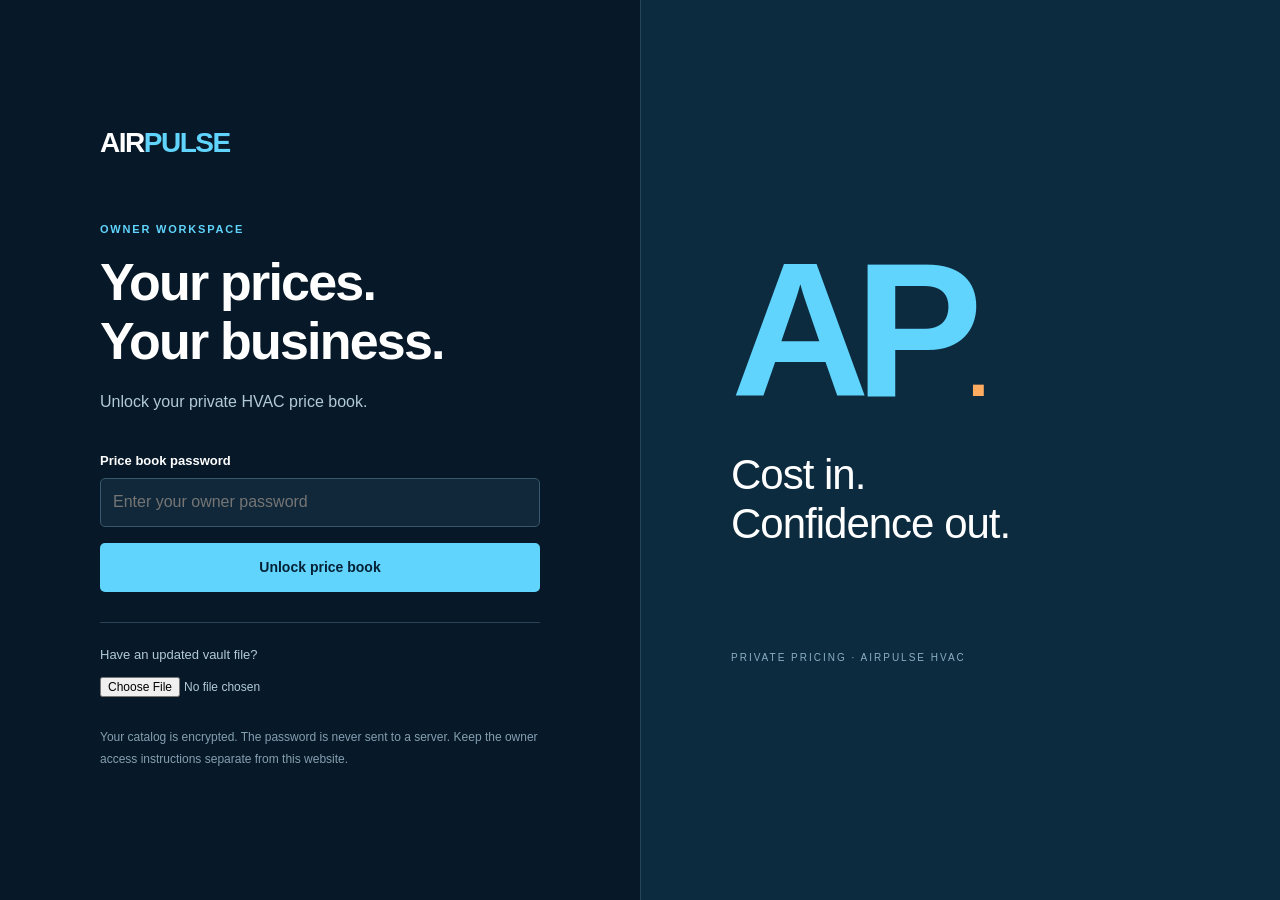
==== index.html @ 8c6e3d9b "Add files via upload" ====
<!doctype html><html lang="en"><head><meta charset="utf-8"><meta name="viewport" content="width=device-width,initial-scale=1"><meta name="robots" content="noindex,nofollow,noarchive"><meta name="theme-color" content="#071928"><meta name="description" content="Private AirPulse price book."><title>AirPulse | Private Price Book</title><link rel="icon" href="favicon.svg"><link rel="stylesheet" href="style.css"></head><body>
<main id="locked"><section class="login"><div class="brand">AIR<span>PULSE</span></div><p class="eyebrow">OWNER WORKSPACE</p><h1>Your prices.<br>Your business.</h1><p class="login-intro">Unlock your private HVAC price book.</p><form id="unlock-form"><label for="password">Price book password</label><input id="password" type="password" autocomplete="current-password" required placeholder="Enter your owner password"><button type="submit" class="primary" id="unlock-button">Unlock price book</button></form><p id="unlock-error" class="error" role="alert"></p><div class="load-vault"><label for="locked-import">Have an updated vault file?</label><input id="locked-import" type="file" accept=".js,.json,application/json,text/javascript"></div><p class="security-note">Your catalog is encrypted. The password is never sent to a server. Keep the owner access instructions separate from this website.</p></section><aside class="login-aside"><div class="large-pulse" aria-hidden="true">AP<span>.</span></div><p>Cost in.<br>Confidence out.</p><span>PRIVATE PRICING · AIRPULSE HVAC</span></aside></main>
<div id="workspace" hidden><header><div class="header-inner"><div class="brand">AIR<span>PULSE</span><small>PRIVATE PRICE BOOK</small></div><div class="header-actions"><span class="private-label">Owner workspace</span><button id="download-vault" class="primary">Save encrypted file</button><button id="lock" class="secondary">Lock</button></div></div></header><main class="workspace-main"><div class="title-row"><div><p class="eyebrow">THE NUMBERS BEHIND THE WORK</p><h1>HVAC price book</h1><p class="muted">Find a part. Set your cost. Know your selling price.</p></div><button id="add-item" class="primary dark">+ Add item</button></div><div class="save-status" role="status" id="save-status">Edits stay in this session until you save an encrypted file.</div><section class="metrics" aria-label="Pricing summary"><div><span>CATALOG ITEMS</span><strong id="total-items">0</strong></div><div><span>READY TO PRICE</span><strong id="ready-items">0</strong></div><div><span>COSTS NEEDED</span><strong id="missing-items">0</strong></div><div class="markup-metric"><label for="markup">MARKUP ON COST</label><div><input id="markup" type="number" min="0" max="1000" step="0.1" value="52" aria-label="Markup percentage"><strong>%</strong></div></div></section><div class="formula"><span id="formula-text">Selling price = total direct cost × 1.52</span><span id="margin-text">52% markup is 34.21% gross margin.</span></div><section class="catalog"><div class="toolbar"><div class="search-box"><label for="search">Search your catalog</label><input id="search" type="search" placeholder="Search parts, model numbers, or notes…"></div><div><label for="category">Category</label><select id="category"><option value="all">All categories</option></select></div><div><label for="status">Cost status</label><select id="status"><option value="all">All items</option><option value="ready">Ready to price</option><option value="missing">Cost needed</option></select></div></div><div class="table-scroll"><table><thead><tr><th>Item / scope</th><th>Category</th><th>Material / other cost</th><th>Direct labor cost</th><th>Selling price</th><th><span class="sr-only">Actions</span></th></tr></thead><tbody id="rows"></tbody></table></div><p id="empty" hidden>No items match. Try another category or search.</p><div class="table-footer"><span id="result-count"></span><span>USD · Before tax · Rounded to nearest cent</span></div></section><div class="bottom-grid"><section class="quick-calc"><p class="eyebrow">QUICK ESTIMATE</p><h2>Price any job</h2><div class="calc-inputs"><div><label for="calc-material">Materials, equipment & other costs ($)</label><input id="calc-material" type="number" min="0" step="0.01" placeholder="0.00"></div><div><label for="calc-labor">Direct labor cost ($)</label><input id="calc-labor" type="number" min="0" step="0.01" placeholder="0.00"></div></div><div class="calc-result"><span>Selling price</span><strong id="calc-total">—</strong></div><p class="muted small" id="calc-profit">Enter both costs; use 0 when a cost does not apply.</p></section><section class="notes-card"><p class="eyebrow">USE THE RIGHT COST BASIS</p><h2>Keep the quote complete.</h2><p>Markup applies to the costs you enter. For an installed price, include direct labor, equipment, parts, crane, disposal, permits, and other job costs as applicable.</p><p>Rows marked <b>Parts only</b> do not include installation. A blank cost is unknown, not zero. Previously supplied costs need verification before quoting.</p><details><summary>Saving & privacy</summary><p>Save an encrypted file after editing. To update this hosted website, replace <b>vault.js</b> in its repository with that file. To use a saved copy now, lock and load the file on the unlock screen. Nothing is saved automatically to GitHub.</p><p>Auto-lock runs after 10 minutes of inactivity and preserves an encrypted copy of your in-session edits. Closing or refreshing without saving loses those edits.</p></details><button class="text-button" id="change-password">Change encryption password</button></section></div><footer>AirPulse owner workspace · No customer information belongs in this price book.</footer></main></div>
<dialog id="edit-dialog"><form id="edit-form"><div class="dialog-heading"><h2 id="edit-title">Edit item</h2><button type="button" class="icon-button" id="close-edit" aria-label="Close editor">×</button></div><label for="item-name">Item name</label><input id="item-name" required maxlength="180"><div class="edit-two"><div><label for="item-category">Category</label><input id="item-category" list="category-list" required maxlength="70"><datalist id="category-list"></datalist></div><div><label for="item-unit">Unit</label><input id="item-unit" required maxlength="40" placeholder="Each, lb, hour, system"></div></div><label for="item-scope">Price scope</label><select id="item-scope"><option>Parts only</option><option>Installed / complete job</option><option>Service / labor</option><option>Materials only</option></select><div class="edit-two"><div><label for="item-cost">Materials / other cost ($)</label><input id="item-cost" type="number" min="0" step="0.01" max="10000000" placeholder="Unknown"></div><div><label for="item-labor">Direct labor cost ($)</label><input id="item-labor" type="number" min="0" step="0.01" max="10000000" placeholder="Unknown; 0 for parts-only"></div></div><label for="item-notes">Notes / inclusions</label><textarea id="item-notes" rows="3" maxlength="2000"></textarea><div class="edit-preview">Calculated selling price <strong id="edit-price">—</strong></div><p id="edit-error" role="alert" class="error"></p><div class="dialog-actions"><button id="delete-item" type="button" class="danger">Delete item</button><button type="submit" class="primary dark">Apply changes</button></div><p class="muted small">Then save an encrypted file to keep the changes.</p></form></dialog>
<dialog id="password-dialog"><form id="password-form"><div class="dialog-heading"><h2>Change password</h2><button type="button" class="icon-button" id="close-password" aria-label="Close password dialog">×</button></div><p>Use a unique passphrase of at least 16 characters. There is no password recovery.</p><label for="new-password">New password</label><input id="new-password" type="password" minlength="16" required autocomplete="new-password"><label for="repeat-password">Repeat password</label><input id="repeat-password" type="password" minlength="16" required autocomplete="new-password"><p class="error" id="password-error" role="alert"></p><button class="primary dark" type="submit">Change & download encrypted file</button><p class="muted small">Replace the hosted vault.js file to apply this password to the hosted copy. Old copies remain accessible with their old passwords.</p></form></dialog>
<script src="vault.js"></script><script src="crypto.js"></script><script src="app.js"></script></body></html>
---- style.css ----
:root{font-family:Arial,Helvetica,sans-serif;color:#142b3e;background:#f2f5f8;line-height:1.55;font-size:16px;--navy:#071928;--blue:#0879a9;--cyan:#60d4fc;--line:#d9e2ea;--muted:#5b6f80}*{box-sizing:border-box}[hidden]{display:none!important}body{margin:0}button,input,select,textarea{font:inherit}button{cursor:pointer}button:disabled{opacity:.6;cursor:wait}button:focus-visible,input:focus-visible,select:focus-visible,textarea:focus-visible,summary:focus-visible{outline:3px solid #13a6df;outline-offset:3px}h1,h2,p{margin-top:0}h1{line-height:1.12;letter-spacing:-1.8px;font-size:40px;margin-bottom:15px}h2{font-size:23px;letter-spacing:-.65px;line-height:1.25}.brand{font-weight:900;font-size:28px;letter-spacing:-1.5px;color:white;line-height:1}.brand span{color:var(--cyan)}.brand small{display:block;font-size:9px;letter-spacing:2.3px;margin-top:9px;color:#b4c8d6;font-weight:400}.eyebrow{font-size:11px;letter-spacing:1.8px;color:var(--blue);font-weight:700;margin-bottom:15px}.primary,.secondary{padding:11px 18px;border-radius:5px;border:0;font-size:14px;font-weight:700}.primary{background:var(--cyan);color:#052135}.primary:hover{background:#9de7ff}.primary.dark{background:#0d354e;color:white}.primary.dark:hover{background:#105477}.secondary{border:1px solid #446175;color:#dbeaf4;background:transparent}.text-button{background:none;border:0;padding:0;color:#006997;font-size:14px;text-decoration:underline}.icon-button{border:0;background:none;font-size:28px;line-height:1;color:var(--muted);padding:4px 9px}.muted{color:var(--muted)}.small{font-size:13px}.error{color:#b1292c;font-size:14px;min-height:20px}.error:empty{display:none}label{display:block;font-size:13px;font-weight:600;margin-bottom:7px}input,select,textarea{padding:11px 12px;width:100%;border:1px solid #b6c8d5;border-radius:5px;background:white;color:#142b3e;font-size:16px}textarea{resize:vertical}#locked{min-height:100vh;display:grid;grid-template-columns:1fr 1fr;background:var(--navy);color:white}.login{width:min(440px,calc(100% - 48px));margin:auto;padding:55px 0}.login .brand{margin-bottom:64px}.login .eyebrow{color:var(--cyan)}.login h1{font-size:52px;margin-bottom:20px}.login-intro{color:#b2c9d9;margin-bottom:36px}.login input[type=password]{background:#10283a;border-color:#38566c;color:white;margin-bottom:16px}.login .primary{width:100%;padding:14px}.login .error{color:#ffa6a6;margin-top:15px}.load-vault{border-top:1px solid #2a4356;margin-top:30px;padding-top:22px}.load-vault label{font-weight:400;font-size:13px;color:#b2c9d9}.load-vault input{font-size:12px;background:transparent;color:#b2c9d9;border:0;padding:5px 0}.security-note{font-size:12px;color:#849fb1;margin:25px 0 0;line-height:1.8}.login-aside{background:#0d2b3f;border-left:1px solid #25475e;display:flex;flex-direction:column;justify-content:center;padding:90px;position:relative;overflow:hidden}.large-pulse{font-size:clamp(110px,15vw,240px);line-height:1;font-weight:800;letter-spacing:-15px;color:var(--cyan)}.large-pulse span{font-size:.4em;letter-spacing:-5px;color:#ffac61}.login-aside p{font-size:42px;line-height:1.15;letter-spacing:-1px;margin-top:25px}.login-aside>span{font-size:10px;letter-spacing:2px;color:#8aafc5;margin-top:60px}header{background:var(--navy);padding:20px 0}.header-inner{width:min(1320px,calc(100% - 64px));margin:auto;display:flex;justify-content:space-between;align-items:center;gap:20px}.header-actions{display:flex;gap:12px;align-items:center}.private-label{color:#91acbf;font-size:12px;margin-right:12px}.workspace-main{width:min(1320px,calc(100% - 64px));margin:auto;padding:45px 0 0}.title-row{display:flex;align-items:center;justify-content:space-between;gap:20px}.title-row h1{font-size:38px;margin-bottom:10px}.title-row p:last-child{margin-bottom:0}.save-status{font-size:13px;background:#e5edf3;border:1px solid var(--line);border-radius:5px;padding:11px 15px;margin:27px 0;color:#4b6374}.save-status.dirty{background:#fff0d8;border-color:#eec993;color:#765017}.metrics{display:grid;grid-template-columns:repeat(4,1fr);border:1px solid var(--line);background:white;border-radius:7px;overflow:hidden}.metrics>div{padding:24px 28px;border-right:1px solid var(--line)}.metrics>div:last-child{border:0}.metrics span,.metrics label{display:block;font-size:11px;color:var(--muted);letter-spacing:1px;margin-bottom:12px}.metrics strong{font-size:34px;font-weight:700;line-height:1}.markup-metric{background:#e9f7fe}.markup-metric>div{display:flex;align-items:center;gap:2px}.markup-metric input{font-size:34px;font-weight:700;border:0;background:transparent;padding:0;width:90px;height:38px;line-height:1}.formula{display:flex;justify-content:space-between;gap:20px;margin:15px 0 30px;color:var(--muted);font-size:13px}.formula span:first-child{font-weight:600;color:#215571}.catalog{background:white;border:1px solid var(--line);border-radius:7px;overflow:hidden}.toolbar{display:grid;grid-template-columns:1.8fr 1fr 1fr;gap:18px;padding:25px;border-bottom:1px solid var(--line)}.toolbar label{font-weight:400}.toolbar input,.toolbar select{font-size:14px;padding:10px 12px}.table-scroll{overflow:auto;max-height:620px}table{border-collapse:collapse;width:100%;font-size:14px;min-width:850px}th{text-align:left;background:#f3f6f9;font-size:11px;text-transform:uppercase;letter-spacing:.5px;font-weight:600;color:#516b7d;padding:15px 22px;border-bottom:1px solid var(--line);position:sticky;top:0;z-index:1}td{padding:18px 22px;border-bottom:1px solid #e8eef3;vertical-align:middle}tbody tr:hover{background:#f7fbfd}.item-title{font-weight:600;display:block;max-width:330px}.item-scope{display:block;font-size:12px;color:var(--muted);margin-top:4px}.category-tag{font-size:12px;background:#edf3f7;padding:5px 8px;border-radius:4px;white-space:nowrap}.price{font-weight:700;color:#006b96;font-size:16px;white-space:nowrap}.needs-cost{color:#88601c;background:#fff3dc;display:inline-block;font-size:11px;padding:4px 7px;border-radius:4px;white-space:nowrap}.edit-button{font-size:13px;padding:6px 11px;color:#1b526f;border:1px solid #c4d6e1;border-radius:4px;background:white}.table-footer{padding:14px 25px;display:flex;justify-content:space-between;gap:15px;font-size:12px;color:var(--muted)}#empty{text-align:center;padding:35px;color:var(--muted);margin:0}.bottom-grid{display:grid;grid-template-columns:1fr 1fr;gap:24px;margin-top:30px}.quick-calc,.notes-card{border:1px solid var(--line);background:white;padding:28px;border-radius:7px}.calc-inputs{display:grid;grid-template-columns:1fr 1fr;gap:18px}.calc-result{margin-top:25px;padding-top:20px;border-top:1px solid var(--line);display:flex;align-items:center;justify-content:space-between;gap:20px}.calc-result strong{font-size:32px;color:#08749e}.quick-calc .small{margin-top:15px;margin-bottom:0}.notes-card p{font-size:14px;color:var(--muted)}.notes-card .eyebrow{font-size:11px;color:var(--blue)}.notes-card details{font-size:14px;margin-bottom:20px}.notes-card summary{cursor:pointer;color:#0d557b;font-weight:600}.notes-card details p{margin-top:15px}footer{font-size:12px;text-align:center;color:var(--muted);padding:35px}dialog{border:1px solid #c1d3df;padding:0;border-radius:10px;width:min(560px,calc(100% - 30px));color:#142b3e;max-height:90vh}dialog::backdrop{background:#001421aa;backdrop-filter:blur(3px)}dialog form{padding:27px}dialog input,dialog select,dialog textarea{margin-bottom:18px}.dialog-heading{display:flex;justify-content:space-between;align-items:start;gap:15px;margin-bottom:22px}.dialog-heading h2{margin:0}.edit-two{display:grid;grid-template-columns:1fr 1fr;gap:16px}.edit-preview{padding:15px;background:#eaf7fd;display:flex;justify-content:space-between;font-size:14px;gap:15px}.edit-preview strong{color:#056c94}.dialog-actions{display:flex;justify-content:space-between;gap:20px;margin-top:25px}.danger{background:transparent;border:0;color:#b12e36;font-size:13px;padding:8px 0}dialog .small{margin:16px 0 0}.sr-only{position:absolute;width:1px;height:1px;padding:0;overflow:hidden;clip:rect(0,0,0,0)}@media(max-width:950px){.login-aside{padding:45px}.large-pulse{letter-spacing:-8px}.header-inner,.workspace-main{width:calc(100% - 40px)}.private-label{display:none}.metrics>div{padding:23px 20px}.bottom-grid{grid-template-columns:1fr}.formula{flex-direction:column;gap:5px}.toolbar{grid-template-columns:1.5fr 1fr 1fr}}@media(max-width:640px){#locked{grid-template-columns:1fr}.login-aside{display:none}.login{padding:45px 0}.login .brand{margin-bottom:45px}.login h1{font-size:44px}.header-inner{align-items:start;gap:18px;flex-direction:column}.header-actions{width:100%}.header-actions .primary{flex:1}.workspace-main{padding-top:30px}.title-row{align-items:start;flex-direction:column}.title-row h1{font-size:32px}.title-row .primary{align-self:stretch}.metrics{grid-template-columns:1fr 1fr}.metrics>div{border-bottom:1px solid var(--line)}.metrics>div:nth-child(2){border-right:0}.metrics>div:nth-child(3){border-bottom:0}.toolbar{grid-template-columns:1fr 1fr;gap:13px;padding:18px}.search-box{grid-column:1/-1}.table-footer{flex-direction:column;gap:5px;padding:13px 18px}.quick-calc,.notes-card{padding:22px}.calc-inputs,.edit-two{grid-template-columns:1fr;gap:0}.calc-inputs>div{margin-bottom:14px}.calc-result strong{font-size:28px}dialog form{padding:22px}.formula{font-size:12px}footer{padding:25px 0}.save-status{margin-block:22px}}
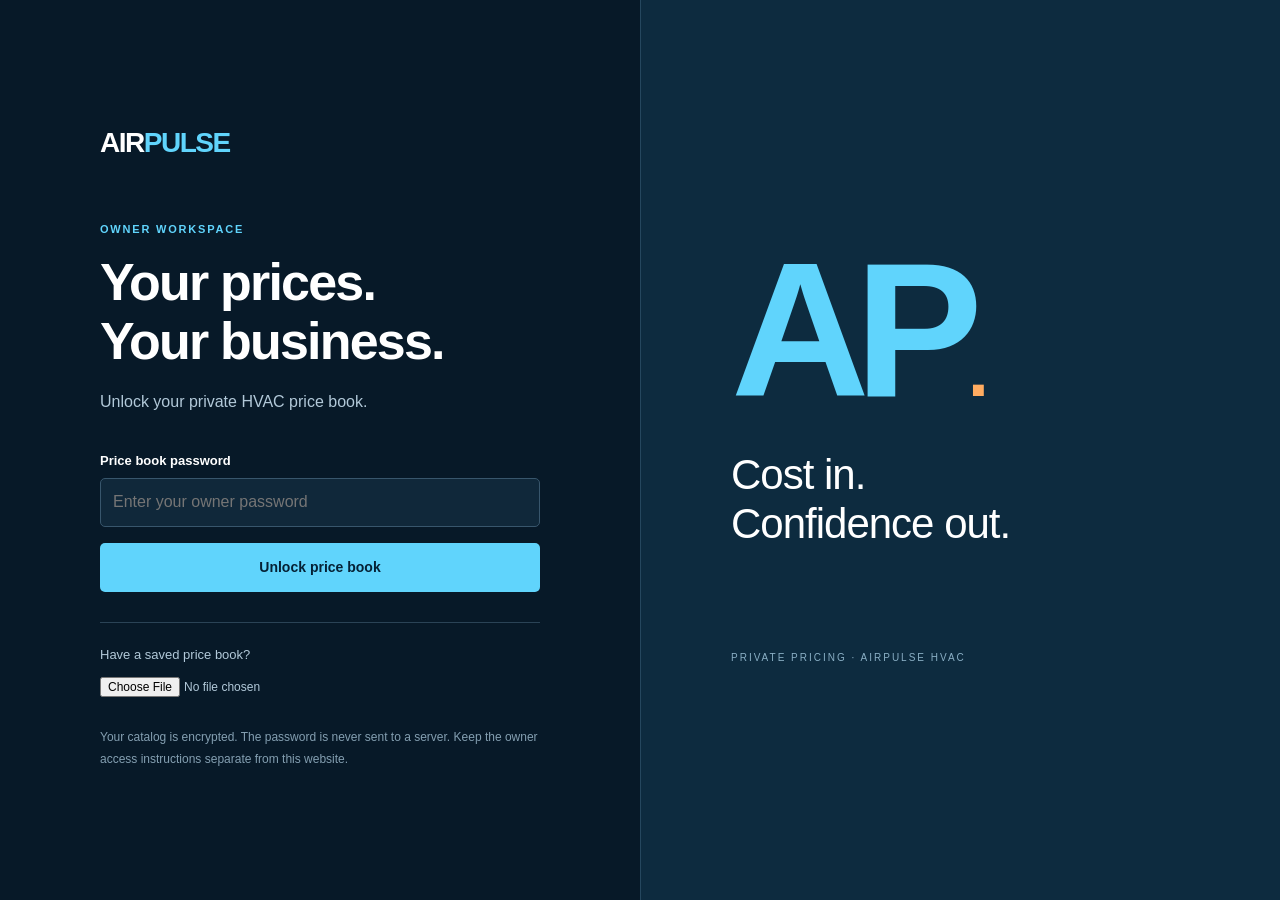
==== commit 3dbb443b: "Add files via upload" ====
--- a/index.html
+++ b/index.html
@@ -1,6 +1,69 @@
-<!doctype html><html lang="en"><head><meta charset="utf-8"><meta name="viewport" content="width=device-width,initial-scale=1"><meta name="robots" content="noindex,nofollow,noarchive"><meta name="theme-color" content="#071928"><meta name="description" content="Private AirPulse price book."><title>AirPulse | Private Price Book</title><link rel="icon" href="favicon.svg"><link rel="stylesheet" href="style.css"></head><body>
-<main id="locked"><section class="login"><div class="brand">AIR<span>PULSE</span></div><p class="eyebrow">OWNER WORKSPACE</p><h1>Your prices.<br>Your business.</h1><p class="login-intro">Unlock your private HVAC price book.</p><form id="unlock-form"><label for="password">Price book password</label><input id="password" type="password" autocomplete="current-password" required placeholder="Enter your owner password"><button type="submit" class="primary" id="unlock-button">Unlock price book</button></form><p id="unlock-error" class="error" role="alert"></p><div class="load-vault"><label for="locked-import">Have an updated vault file?</label><input id="locked-import" type="file" accept=".js,.json,application/json,text/javascript"></div><p class="security-note">Your catalog is encrypted. The password is never sent to a server. Keep the owner access instructions separate from this website.</p></section><aside class="login-aside"><div class="large-pulse" aria-hidden="true">AP<span>.</span></div><p>Cost in.<br>Confidence out.</p><span>PRIVATE PRICING · AIRPULSE HVAC</span></aside></main>
-<div id="workspace" hidden><header><div class="header-inner"><div class="brand">AIR<span>PULSE</span><small>PRIVATE PRICE BOOK</small></div><div class="header-actions"><span class="private-label">Owner workspace</span><button id="download-vault" class="primary">Save encrypted file</button><button id="lock" class="secondary">Lock</button></div></div></header><main class="workspace-main"><div class="title-row"><div><p class="eyebrow">THE NUMBERS BEHIND THE WORK</p><h1>HVAC price book</h1><p class="muted">Find a part. Set your cost. Know your selling price.</p></div><button id="add-item" class="primary dark">+ Add item</button></div><div class="save-status" role="status" id="save-status">Edits stay in this session until you save an encrypted file.</div><section class="metrics" aria-label="Pricing summary"><div><span>CATALOG ITEMS</span><strong id="total-items">0</strong></div><div><span>READY TO PRICE</span><strong id="ready-items">0</strong></div><div><span>COSTS NEEDED</span><strong id="missing-items">0</strong></div><div class="markup-metric"><label for="markup">MARKUP ON COST</label><div><input id="markup" type="number" min="0" max="1000" step="0.1" value="52" aria-label="Markup percentage"><strong>%</strong></div></div></section><div class="formula"><span id="formula-text">Selling price = total direct cost × 1.52</span><span id="margin-text">52% markup is 34.21% gross margin.</span></div><section class="catalog"><div class="toolbar"><div class="search-box"><label for="search">Search your catalog</label><input id="search" type="search" placeholder="Search parts, model numbers, or notes…"></div><div><label for="category">Category</label><select id="category"><option value="all">All categories</option></select></div><div><label for="status">Cost status</label><select id="status"><option value="all">All items</option><option value="ready">Ready to price</option><option value="missing">Cost needed</option></select></div></div><div class="table-scroll"><table><thead><tr><th>Item / scope</th><th>Category</th><th>Material / other cost</th><th>Direct labor cost</th><th>Selling price</th><th><span class="sr-only">Actions</span></th></tr></thead><tbody id="rows"></tbody></table></div><p id="empty" hidden>No items match. Try another category or search.</p><div class="table-footer"><span id="result-count"></span><span>USD · Before tax · Rounded to nearest cent</span></div></section><div class="bottom-grid"><section class="quick-calc"><p class="eyebrow">QUICK ESTIMATE</p><h2>Price any job</h2><div class="calc-inputs"><div><label for="calc-material">Materials, equipment & other costs ($)</label><input id="calc-material" type="number" min="0" step="0.01" placeholder="0.00"></div><div><label for="calc-labor">Direct labor cost ($)</label><input id="calc-labor" type="number" min="0" step="0.01" placeholder="0.00"></div></div><div class="calc-result"><span>Selling price</span><strong id="calc-total">—</strong></div><p class="muted small" id="calc-profit">Enter both costs; use 0 when a cost does not apply.</p></section><section class="notes-card"><p class="eyebrow">USE THE RIGHT COST BASIS</p><h2>Keep the quote complete.</h2><p>Markup applies to the costs you enter. For an installed price, include direct labor, equipment, parts, crane, disposal, permits, and other job costs as applicable.</p><p>Rows marked <b>Parts only</b> do not include installation. A blank cost is unknown, not zero. Previously supplied costs need verification before quoting.</p><details><summary>Saving & privacy</summary><p>Save an encrypted file after editing. To update this hosted website, replace <b>vault.js</b> in its repository with that file. To use a saved copy now, lock and load the file on the unlock screen. Nothing is saved automatically to GitHub.</p><p>Auto-lock runs after 10 minutes of inactivity and preserves an encrypted copy of your in-session edits. Closing or refreshing without saving loses those edits.</p></details><button class="text-button" id="change-password">Change encryption password</button></section></div><footer>AirPulse owner workspace · No customer information belongs in this price book.</footer></main></div>
-<dialog id="edit-dialog"><form id="edit-form"><div class="dialog-heading"><h2 id="edit-title">Edit item</h2><button type="button" class="icon-button" id="close-edit" aria-label="Close editor">×</button></div><label for="item-name">Item name</label><input id="item-name" required maxlength="180"><div class="edit-two"><div><label for="item-category">Category</label><input id="item-category" list="category-list" required maxlength="70"><datalist id="category-list"></datalist></div><div><label for="item-unit">Unit</label><input id="item-unit" required maxlength="40" placeholder="Each, lb, hour, system"></div></div><label for="item-scope">Price scope</label><select id="item-scope"><option>Parts only</option><option>Installed / complete job</option><option>Service / labor</option><option>Materials only</option></select><div class="edit-two"><div><label for="item-cost">Materials / other cost ($)</label><input id="item-cost" type="number" min="0" step="0.01" max="10000000" placeholder="Unknown"></div><div><label for="item-labor">Direct labor cost ($)</label><input id="item-labor" type="number" min="0" step="0.01" max="10000000" placeholder="Unknown; 0 for parts-only"></div></div><label for="item-notes">Notes / inclusions</label><textarea id="item-notes" rows="3" maxlength="2000"></textarea><div class="edit-preview">Calculated selling price <strong id="edit-price">—</strong></div><p id="edit-error" role="alert" class="error"></p><div class="dialog-actions"><button id="delete-item" type="button" class="danger">Delete item</button><button type="submit" class="primary dark">Apply changes</button></div><p class="muted small">Then save an encrypted file to keep the changes.</p></form></dialog>
-<dialog id="password-dialog"><form id="password-form"><div class="dialog-heading"><h2>Change password</h2><button type="button" class="icon-button" id="close-password" aria-label="Close password dialog">×</button></div><p>Use a unique passphrase of at least 16 characters. There is no password recovery.</p><label for="new-password">New password</label><input id="new-password" type="password" minlength="16" required autocomplete="new-password"><label for="repeat-password">Repeat password</label><input id="repeat-password" type="password" minlength="16" required autocomplete="new-password"><p class="error" id="password-error" role="alert"></p><button class="primary dark" type="submit">Change & download encrypted file</button><p class="muted small">Replace the hosted vault.js file to apply this password to the hosted copy. Old copies remain accessible with their old passwords.</p></form></dialog>
-<script src="vault.js"></script><script src="crypto.js"></script><script src="app.js"></script></body></html>
+<!doctype html><html lang="en"><head><meta charset="utf-8"><meta name="viewport" content="width=device-width,initial-scale=1"><meta name="robots" content="noindex,nofollow,noarchive"><meta name="theme-color" content="#071928"><meta name="description" content="Private AirPulse price book."><title>AirPulse | Private Price Book</title><meta name="airpulse-build" content="single-file-2026-10-04"><link rel="icon" href="data:image/svg+xml,%3Csvg%20xmlns%3D%22http%3A%2F%2Fwww.w3.org%2F2000%2Fsvg%22%20viewBox%3D%220%200%2064%2064%22%3E%3Crect%20width%3D%2264%22%20height%3D%2264%22%20rx%3D%2212%22%20fill%3D%22%2306131e%22%2F%3E%3Cpath%20d%3D%22M7%2034h13l7-17%2010%2032%208-15h12%22%20fill%3D%22none%22%20stroke%3D%22%2357d3ff%22%20stroke-width%3D%225%22%20stroke-linejoin%3D%22round%22%2F%3E%3Cpath%20d%3D%22M45%2034h12%22%20stroke%3D%22%23ff9b48%22%20stroke-width%3D%225%22%2F%3E%3C%2Fsvg%3E%0A"><style>
+:root{font-family:Arial,Helvetica,sans-serif;color:#142b3e;background:#f2f5f8;line-height:1.55;font-size:16px;--navy:#071928;--blue:#0879a9;--cyan:#60d4fc;--line:#d9e2ea;--muted:#5b6f80}*{box-sizing:border-box}[hidden]{display:none!important}body{margin:0}button,input,select,textarea{font:inherit}button{cursor:pointer}button:disabled{opacity:.6;cursor:wait}button:focus-visible,input:focus-visible,select:focus-visible,textarea:focus-visible,summary:focus-visible{outline:3px solid #13a6df;outline-offset:3px}h1,h2,p{margin-top:0}h1{line-height:1.12;letter-spacing:-1.8px;font-size:40px;margin-bottom:15px}h2{font-size:23px;letter-spacing:-.65px;line-height:1.25}.brand{font-weight:900;font-size:28px;letter-spacing:-1.5px;color:white;line-height:1}.brand span{color:var(--cyan)}.brand small{display:block;font-size:9px;letter-spacing:2.3px;margin-top:9px;color:#b4c8d6;font-weight:400}.eyebrow{font-size:11px;letter-spacing:1.8px;color:var(--blue);font-weight:700;margin-bottom:15px}.primary,.secondary{padding:11px 18px;border-radius:5px;border:0;font-size:14px;font-weight:700}.primary{background:var(--cyan);color:#052135}.primary:hover{background:#9de7ff}.primary.dark{background:#0d354e;color:white}.primary.dark:hover{background:#105477}.secondary{border:1px solid #446175;color:#dbeaf4;background:transparent}.text-button{background:none;border:0;padding:0;color:#006997;font-size:14px;text-decoration:underline}.icon-button{border:0;background:none;font-size:28px;line-height:1;color:var(--muted);padding:4px 9px}.muted{color:var(--muted)}.small{font-size:13px}.error{color:#b1292c;font-size:14px;min-height:20px}.error:empty{display:none}label{display:block;font-size:13px;font-weight:600;margin-bottom:7px}input,select,textarea{padding:11px 12px;width:100%;border:1px solid #b6c8d5;border-radius:5px;background:white;color:#142b3e;font-size:16px}textarea{resize:vertical}#locked{min-height:100vh;display:grid;grid-template-columns:1fr 1fr;background:var(--navy);color:white}.login{width:min(440px,calc(100% - 48px));margin:auto;padding:55px 0}.login .brand{margin-bottom:64px}.login .eyebrow{color:var(--cyan)}.login h1{font-size:52px;margin-bottom:20px}.login-intro{color:#b2c9d9;margin-bottom:36px}.login input[type=password]{background:#10283a;border-color:#38566c;color:white;margin-bottom:16px}.login .primary{width:100%;padding:14px}.login .error{color:#ffa6a6;margin-top:15px}.load-vault{border-top:1px solid #2a4356;margin-top:30px;padding-top:22px}.load-vault label{font-weight:400;font-size:13px;color:#b2c9d9}.load-vault input{font-size:12px;background:transparent;color:#b2c9d9;border:0;padding:5px 0}.security-note{font-size:12px;color:#849fb1;margin:25px 0 0;line-height:1.8}.login-aside{background:#0d2b3f;border-left:1px solid #25475e;display:flex;flex-direction:column;justify-content:center;padding:90px;position:relative;overflow:hidden}.large-pulse{font-size:clamp(110px,15vw,240px);line-height:1;font-weight:800;letter-spacing:-15px;color:var(--cyan)}.large-pulse span{font-size:.4em;letter-spacing:-5px;color:#ffac61}.login-aside p{font-size:42px;line-height:1.15;letter-spacing:-1px;margin-top:25px}.login-aside>span{font-size:10px;letter-spacing:2px;color:#8aafc5;margin-top:60px}header{background:var(--navy);padding:20px 0}.header-inner{width:min(1320px,calc(100% - 64px));margin:auto;display:flex;justify-content:space-between;align-items:center;gap:20px}.header-actions{display:flex;gap:12px;align-items:center}.private-label{color:#91acbf;font-size:12px;margin-right:12px}.workspace-main{width:min(1320px,calc(100% - 64px));margin:auto;padding:45px 0 0}.title-row{display:flex;align-items:center;justify-content:space-between;gap:20px}.title-row h1{font-size:38px;margin-bottom:10px}.title-row p:last-child{margin-bottom:0}.save-status{font-size:13px;background:#e5edf3;border:1px solid var(--line);border-radius:5px;padding:11px 15px;margin:27px 0;color:#4b6374}.save-status.dirty{background:#fff0d8;border-color:#eec993;color:#765017}.metrics{display:grid;grid-template-columns:repeat(4,1fr);border:1px solid var(--line);background:white;border-radius:7px;overflow:hidden}.metrics>div{padding:24px 28px;border-right:1px solid var(--line)}.metrics>div:last-child{border:0}.metrics span,.metrics label{display:block;font-size:11px;color:var(--muted);letter-spacing:1px;margin-bottom:12px}.metrics strong{font-size:34px;font-weight:700;line-height:1}.markup-metric{background:#e9f7fe}.markup-metric>div{display:flex;align-items:center;gap:2px}.markup-metric input{font-size:34px;font-weight:700;border:0;background:transparent;padding:0;width:90px;height:38px;line-height:1}.formula{display:flex;justify-content:space-between;gap:20px;margin:15px 0 30px;color:var(--muted);font-size:13px}.formula span:first-child{font-weight:600;color:#215571}.catalog{background:white;border:1px solid var(--line);border-radius:7px;overflow:hidden}.toolbar{display:grid;grid-template-columns:1.8fr 1fr 1fr;gap:18px;padding:25px;border-bottom:1px solid var(--line)}.toolbar label{font-weight:400}.toolbar input,.toolbar select{font-size:14px;padding:10px 12px}.table-scroll{overflow:auto;max-height:620px}table{border-collapse:collapse;width:100%;font-size:14px;min-width:850px}th{text-align:left;background:#f3f6f9;font-size:11px;text-transform:uppercase;letter-spacing:.5px;font-weight:600;color:#516b7d;padding:15px 22px;border-bottom:1px solid var(--line);position:sticky;top:0;z-index:1}td{padding:18px 22px;border-bottom:1px solid #e8eef3;vertical-align:middle}tbody tr:hover{background:#f7fbfd}.item-title{font-weight:600;display:block;max-width:330px}.item-scope{display:block;font-size:12px;color:var(--muted);margin-top:4px}.category-tag{font-size:12px;background:#edf3f7;padding:5px 8px;border-radius:4px;white-space:nowrap}.price{font-weight:700;color:#006b96;font-size:16px;white-space:nowrap}.needs-cost{color:#88601c;background:#fff3dc;display:inline-block;font-size:11px;padding:4px 7px;border-radius:4px;white-space:nowrap}.edit-button{font-size:13px;padding:6px 11px;color:#1b526f;border:1px solid #c4d6e1;border-radius:4px;background:white}.table-footer{padding:14px 25px;display:flex;justify-content:space-between;gap:15px;font-size:12px;color:var(--muted)}#empty{text-align:center;padding:35px;color:var(--muted);margin:0}.bottom-grid{display:grid;grid-template-columns:1fr 1fr;gap:24px;margin-top:30px}.quick-calc,.notes-card{border:1px solid var(--line);background:white;padding:28px;border-radius:7px}.calc-inputs{display:grid;grid-template-columns:1fr 1fr;gap:18px}.calc-result{margin-top:25px;padding-top:20px;border-top:1px solid var(--line);display:flex;align-items:center;justify-content:space-between;gap:20px}.calc-result strong{font-size:32px;color:#08749e}.quick-calc .small{margin-top:15px;margin-bottom:0}.notes-card p{font-size:14px;color:var(--muted)}.notes-card .eyebrow{font-size:11px;color:var(--blue)}.notes-card details{font-size:14px;margin-bottom:20px}.notes-card summary{cursor:pointer;color:#0d557b;font-weight:600}.notes-card details p{margin-top:15px}footer{font-size:12px;text-align:center;color:var(--muted);padding:35px}dialog{border:1px solid #c1d3df;padding:0;border-radius:10px;width:min(560px,calc(100% - 30px));color:#142b3e;max-height:90vh}dialog::backdrop{background:#001421aa;backdrop-filter:blur(3px)}dialog form{padding:27px}dialog input,dialog select,dialog textarea{margin-bottom:18px}.dialog-heading{display:flex;justify-content:space-between;align-items:start;gap:15px;margin-bottom:22px}.dialog-heading h2{margin:0}.edit-two{display:grid;grid-template-columns:1fr 1fr;gap:16px}.edit-preview{padding:15px;background:#eaf7fd;display:flex;justify-content:space-between;font-size:14px;gap:15px}.edit-preview strong{color:#056c94}.dialog-actions{display:flex;justify-content:space-between;gap:20px;margin-top:25px}.danger{background:transparent;border:0;color:#b12e36;font-size:13px;padding:8px 0}dialog .small{margin:16px 0 0}.sr-only{position:absolute;width:1px;height:1px;padding:0;overflow:hidden;clip:rect(0,0,0,0)}@media(max-width:950px){.login-aside{padding:45px}.large-pulse{letter-spacing:-8px}.header-inner,.workspace-main{width:calc(100% - 40px)}.private-label{display:none}.metrics>div{padding:23px 20px}.bottom-grid{grid-template-columns:1fr}.formula{flex-direction:column;gap:5px}.toolbar{grid-template-columns:1.5fr 1fr 1fr}}@media(max-width:640px){#locked{grid-template-columns:1fr}.login-aside{display:none}.login{padding:45px 0}.login .brand{margin-bottom:45px}.login h1{font-size:44px}.header-inner{align-items:start;gap:18px;flex-direction:column}.header-actions{width:100%}.header-actions .primary{flex:1}.workspace-main{padding-top:30px}.title-row{align-items:start;flex-direction:column}.title-row h1{font-size:32px}.title-row .primary{align-self:stretch}.metrics{grid-template-columns:1fr 1fr}.metrics>div{border-bottom:1px solid var(--line)}.metrics>div:nth-child(2){border-right:0}.metrics>div:nth-child(3){border-bottom:0}.toolbar{grid-template-columns:1fr 1fr;gap:13px;padding:18px}.search-box{grid-column:1/-1}.table-footer{flex-direction:column;gap:5px;padding:13px 18px}.quick-calc,.notes-card{padding:22px}.calc-inputs,.edit-two{grid-template-columns:1fr;gap:0}.calc-inputs>div{margin-bottom:14px}.calc-result strong{font-size:28px}dialog form{padding:22px}.formula{font-size:12px}footer{padding:25px 0}.save-status{margin-block:22px}}
+
+</style></head><body>
+<main id="locked"><section class="login"><div class="brand">AIR<span>PULSE</span></div><p class="eyebrow">OWNER WORKSPACE</p><h1>Your prices.<br>Your business.</h1><p class="login-intro">Unlock your private HVAC price book.</p><form id="unlock-form"><label for="password">Price book password</label><input id="password" type="password" autocomplete="current-password" required placeholder="Enter your owner password"><button type="submit" class="primary" id="unlock-button">Unlock price book</button></form><p id="unlock-error" class="error" role="alert"></p><div class="load-vault"><label for="locked-import">Have a saved price book?</label><input id="locked-import" type="file" accept=".html,.js,.json,text/html,application/json,text/javascript"></div><p class="security-note">Your catalog is encrypted. The password is never sent to a server. Keep the owner access instructions separate from this website.</p></section><aside class="login-aside"><div class="large-pulse" aria-hidden="true">AP<span>.</span></div><p>Cost in.<br>Confidence out.</p><span>PRIVATE PRICING · AIRPULSE HVAC</span></aside></main>
+<div id="workspace" hidden><header><div class="header-inner"><div class="brand">AIR<span>PULSE</span><small>PRIVATE PRICE BOOK</small></div><div class="header-actions"><span class="private-label">Owner workspace</span><button id="download-vault" class="primary">Save updated website</button><button id="lock" class="secondary">Lock</button></div></div></header><main class="workspace-main"><div class="title-row"><div><p class="eyebrow">THE NUMBERS BEHIND THE WORK</p><h1>HVAC price book</h1><p class="muted">Find a part. Set your cost. Know your selling price.</p></div><button id="add-item" class="primary dark">+ Add item</button></div><div class="save-status" role="status" id="save-status">Edits stay in this session until you save an updated website file.</div><section class="metrics" aria-label="Pricing summary"><div><span>CATALOG ITEMS</span><strong id="total-items">0</strong></div><div><span>READY TO PRICE</span><strong id="ready-items">0</strong></div><div><span>COSTS NEEDED</span><strong id="missing-items">0</strong></div><div class="markup-metric"><label for="markup">MARKUP ON COST</label><div><input id="markup" type="number" min="0" max="1000" step="0.1" value="52" aria-label="Markup percentage"><strong>%</strong></div></div></section><div class="formula"><span id="formula-text">Selling price = total direct cost × 1.52</span><span id="margin-text">52% markup is 34.21% gross margin.</span></div><section class="catalog"><div class="toolbar"><div class="search-box"><label for="search">Search your catalog</label><input id="search" type="search" placeholder="Search parts, model numbers, or notes…"></div><div><label for="category">Category</label><select id="category"><option value="all">All categories</option></select></div><div><label for="status">Cost status</label><select id="status"><option value="all">All items</option><option value="ready">Ready to price</option><option value="missing">Cost needed</option></select></div></div><div class="table-scroll"><table><thead><tr><th>Item / scope</th><th>Category</th><th>Material / other cost</th><th>Direct labor cost</th><th>Selling price</th><th><span class="sr-only">Actions</span></th></tr></thead><tbody id="rows"></tbody></table></div><p id="empty" hidden>No items match. Try another category or search.</p><div class="table-footer"><span id="result-count"></span><span>USD · Before tax · Rounded to nearest cent</span></div></section><div class="bottom-grid"><section class="quick-calc"><p class="eyebrow">QUICK ESTIMATE</p><h2>Price any job</h2><div class="calc-inputs"><div><label for="calc-material">Materials, equipment & other costs ($)</label><input id="calc-material" type="number" min="0" step="0.01" placeholder="0.00"></div><div><label for="calc-labor">Direct labor cost ($)</label><input id="calc-labor" type="number" min="0" step="0.01" placeholder="0.00"></div></div><div class="calc-result"><span>Selling price</span><strong id="calc-total">—</strong></div><p class="muted small" id="calc-profit">Enter both costs; use 0 when a cost does not apply.</p></section><section class="notes-card"><p class="eyebrow">USE THE RIGHT COST BASIS</p><h2>Keep the quote complete.</h2><p>Markup applies to the costs you enter. For an installed price, include direct labor, equipment, parts, crane, disposal, permits, and other job costs as applicable.</p><p>Rows marked <b>Parts only</b> do not include installation. A blank cost is unknown, not zero. Previously supplied costs need verification before quoting.</p><details><summary>Saving & privacy</summary><p>Save an updated website file after editing. To update this hosted website, replace <b>index.html</b> in its repository with that file. The download is a complete encrypted website: open it directly, or replace index.html in GitHub. You can also lock and load the file here. Nothing is saved automatically to GitHub.</p><p>Auto-lock runs after 10 minutes of inactivity and preserves an encrypted copy of your in-session edits. Closing or refreshing without saving loses those edits.</p></details><button class="text-button" id="change-password">Change encryption password</button></section></div><footer>AirPulse owner workspace · No customer information belongs in this price book.</footer></main></div>
+<dialog id="edit-dialog"><form id="edit-form"><div class="dialog-heading"><h2 id="edit-title">Edit item</h2><button type="button" class="icon-button" id="close-edit" aria-label="Close editor">×</button></div><label for="item-name">Item name</label><input id="item-name" required maxlength="180"><div class="edit-two"><div><label for="item-category">Category</label><input id="item-category" list="category-list" required maxlength="70"><datalist id="category-list"></datalist></div><div><label for="item-unit">Unit</label><input id="item-unit" required maxlength="40" placeholder="Each, lb, hour, system"></div></div><label for="item-scope">Price scope</label><select id="item-scope"><option>Parts only</option><option>Installed / complete job</option><option>Service / labor</option><option>Materials only</option></select><div class="edit-two"><div><label for="item-cost">Materials / other cost ($)</label><input id="item-cost" type="number" min="0" step="0.01" max="10000000" placeholder="Unknown"></div><div><label for="item-labor">Direct labor cost ($)</label><input id="item-labor" type="number" min="0" step="0.01" max="10000000" placeholder="Unknown; 0 for parts-only"></div></div><label for="item-notes">Notes / inclusions</label><textarea id="item-notes" rows="3" maxlength="2000"></textarea><div class="edit-preview">Calculated selling price <strong id="edit-price">—</strong></div><p id="edit-error" role="alert" class="error"></p><div class="dialog-actions"><button id="delete-item" type="button" class="danger">Delete item</button><button type="submit" class="primary dark">Apply changes</button></div><p class="muted small">Then save an updated website file to keep the changes.</p></form></dialog>
+<dialog id="password-dialog"><form id="password-form"><div class="dialog-heading"><h2>Change password</h2><button type="button" class="icon-button" id="close-password" aria-label="Close password dialog">×</button></div><p>Use a unique passphrase of at least 10 characters. There is no password recovery.</p><label for="new-password">New password</label><input id="new-password" type="password" minlength="10" required autocomplete="new-password"><label for="repeat-password">Repeat password</label><input id="repeat-password" type="password" minlength="10" required autocomplete="new-password"><p class="error" id="password-error" role="alert"></p><button class="primary dark" type="submit">Change & download encrypted file</button><p class="muted small">Replace the hosted index.html file to apply this password to the hosted copy. Old copies remain accessible with their old passwords.</p></form></dialog>
+<script id="embedded-vault">
+window.AIRPULSE_ENCRYPTED_VAULT = {"version":1,"algorithm":"AES-256-GCM","kdf":"PBKDF2-SHA256","iterations":600000,"salt":"v3QftPqejoJj6aXf66wBfQ==","iv":"eG1FETeTqkVwmJpL","ciphertext":"VhIS9Qs8meckwUqlyCC+FjlG2AXiZStz0CGB6aOmy9pkkAzWc+9Nk8s6b5KlEBd0E/J6ucl++KbS0S0Z1ckL77j/xU9dpaSTL9r0jayZ4S/C5HV7FWy/48QLatQNXaiw1XQUJVt5iyANZMLumz9iXEEYqm32/1ylujvzNyPAfMmpsp+QXdd5dHHEWbutJ0xmIloAV+xm1HoADHGvjl7mtH+kYzp3f9OJ2y/JQ3sAkipZIN4yFlQ2HnuZVO5/Tt5besk9OMWpM1l+SZCtcYoKrD9c9BGErObn2CZd/cIsw69q3yTHh40s1Vpq0RH02/8saJtsHFK2NcNKWVwvO4SjGHMTB2YUOQCyQyIUHlOS7uopm4XWOdCR4h5/0ja+R0lRogBnRRvICxTvIp9yIDt0XhjGMWyQOoxVH55mJB6COaWre9jua+iHwoEKGYYMlAHqHw2w71vcLZLG7VinS5afqxnb/fQ//zVjPCV+U6HHWzcz+az5j3sEzP+jiNuaArlpzY07a2f3hbV8LiecxJrpbtJVZyzIe/wkN8Me/tESIHoxDf9PTA6pq0CdG2ql/GTLcSbLE1fZ5164R3OfaIdoc6sLgp/Sao2xvjqo45QHbzGvHG54iuFQ765vovGlNpsDAruI4yyxGtnRYhFOorc11SiadL9qijvwkrVVnov6nszz5cYCndsnX8r2mxt9H8IMyUNPtAiuzTN280g9vfsoDBXsQ3DPjMKiswNuaFdXcKi61VTIewFxEgM4yhxXjtbNm+jI/lrOHv7eCLicQAupJadsg3BZ+bicYAtss2RxK88jpkrCxInTCR6U53+zqZYbjD6J0OG6/1eam1crUJx/[base64]/oTj3MW2sd3dMbovFmmT0YqXJJjAqaoSsOnE8Qm9o+ai4HSIu8YAFTElpC5InqvOVKa/nAH/WPL3y61RRBeMKNIOHp1i4ZhgrpvHhiyBoWJKECC28GIY053no3GjpJ0TGeapvcLVHmiXFECkzCBKgGxYAOEIm5maUDDH/j163jIlV0xmRhu29cKSzHY8uMU5CYPnreUBMQbyWCMEIG2qxbZ538eM+6sUlmkonKbce02Ndjsvo9rLbc6QnCnFgWiLlXVr/D1e0IFmUX9cokAWKnfCqHI5Mg+fbQk3igSnykFGn3sEF5+y9RHPfcOdObnhSPS2e8BGt6nDjmDIwpylfiOnmQ0pvbUvXqaM0Vn4KRD6JqnxphLgk/vgg7wnSWKdRVnTNshDmXf8LX/4h111y9NQ4v+9wOPrmtaFkU/BsDDDquxflkNfzycRexzu35ZI1hpIQlQz9ibK8aFxdgmxQ3Fwhfwo5pRPhNktod/RObas8imTlRQQMkIY1/bY7hmHYEG+eF2UMb+Be7IzsPMsQFEikQhWR8L7PlMStI6m+PDjz5zNEvCUMbIFuKR5yDcCcXXG89WRdsDrhbv35a3sA6aRac5KvebszT2mjJMxV4+uA8xiAf85HjUeRhrQc3e3URvwwMGLw+hUbXIdL0iSp7rClUL/S9xEyJNo/UZjHu0+4pOFmoEDizCwD2f9/apLkJO/4NRdxafSYm6qer2/NiEkQwfaGw61/R2V/FmDrEZrcFuYdcl/MGNDnFC6YIezOHT8UnjC4KqanzoitpL+/EECiNQuHFdkc64GIXRzsxCVdjRaCzQqukMcKrWW5cpNQ5C6wAPakjffnCwIA0zGbWqxH1jvlOZQCL8sHXkbcYKM6Qcy9qavo7o5e7nVIKWscLi69tz0sN8y0vLhmxpsQYEtz9IkSjigrzhRqL/fHm5C8zOaCWDmWOn9KhsMJ43L6sH6WwqRTkr6PCe3xDP0bl2hA36Yk4gimDmN5ECgqeCesZAlGtYuzGqPJ7n+DjRtw9eo05lvjdOJyhhV/WpDxh79nv3I+Vyz+KZuQpzFyIxDQOUihZvNVonYIrKX8LTM4Y0f8agsq/lkfIJ7OK6+8a2hhRj45TK0rf7gXQpgjfGpAf+SNjhU9QF4RW41Y6YPQp8Ai6d0nNRCaP3LaB4/hvPlWFWEKZ82zSjtDmR/8E7c/bYTRqJ/sYd3sDOk/pZLtpRoaezpBJKqO2k5GfxmM6VmNYS0NKdFPF7zmCLUYCjzbNwoydBiTGab0forWisQSo6FlY0g9QH4ScXZv30ELAb+0HA/ubyJ6sByMdc2ttP1KzzHRqKQgQyXnR9N6/B/e9adK57UzfpZBT0JoXCNkpyzTQZDKcyeLi6TbVd6ks0jFzCvTUZPBOuIzIGSvPoFVJxX4TD4PixIUpdL/eBof3Y2k0Wb+osCoPRDkdU7h4D+BlNF8ECOyBLP2QEGXfL7bjAtsXqCMyAYfEURltCVCaU7uqy6L3iVeiTsogiEy8NRk/JmMoOg/Yu0fEhuP27OwgK1ia90JZmewIA8dlRXx+8HeST76NPXXkqUeDfhFr5v+5RJ8kdJ2qCjeZrz61uSXPx6xGXRR/OtqdyG8znHVs2u8faGpPYA8LmY/5ou9N8VjMcZq3uMOWWkF8aqw46g2wo96NLlOKbJ16ablrC/+DSAsvjC5uyDsk8JQg7IYuM9Y5aH/b8Ak0+0qehJ6VDo/KfayNqRrbTLCRjzWmlP4k1Q1uEKmNyL9I90OGRGtxl2TfZAL9u/Ba/6SljbvjGwP2ND93zusA/HpWX6whp8TuQufHQQBMK1Q+RBZJ6pjpNaQk7bHYgRSP0IK0DQ3vz5NpShknytlScsPK6odXEMaeD13FWHsDAIQNt7GQyvesKdVNgewKky+fA6P3HzwjAe/STIofsdjpoLqEnD9N+UWVHVqtgytEXe884xtaKDgQpWz/4KW0R2QHmFx9TPQRVHUmOrETsyfGc7BRV4jQndM2YyLhPi72VAWZW2gAjKfDOHe8cZlyxCRsUHKFVw3AA7FPvfm1NDmNrah4R5WPiSAswMZnwuE7rj1fwMPFlTk/d9Lm8if73Xcm1hsXHTodcHDRaXw99zMOAfccwo830GKLdPaRGUenZ/LM84dTXXV0fylJoueuc/orSx+tDSmRVP03PH03haorepsv4+sDa8hc1WSRO4h6m8o+NucLW0TbmFfsztx9J4fhwtJS9X19MHDm2rh90/FGQ6AO+U2gpQz/ftRfD/23CLHGkJVEB2nLOXUr0aNMpJG7JzSb9ocby8dnixy/9gtdMNw7Af/9ZZGwbMH8xSoAiTwpQAUJWa3WCIYLxgtismRYsv72T6QTuwHVbFnhN9COoEf3b+Rg28hViZkRsU/EOhLO15mU/EVUqqByGaE/Nf8gPhACLe0f+AWR8Bx8LLDW7fdhEWq/xmKhCkzOGM1NW9hkCqtJI3yV+g+I5sdh+lM4MvdW/BNF7BbjHsiW/hHRJ9HLdcJEUeAKGXJT4DmJdmv21vduTRUk6XUXFVmvZQJm64t8yRU2OVBt2hBA+XYULWRRohZ8+la/hT2uxuHvarJ9r0XShpwk6orJ9D6FQonZ+9epNZUEVbQChnOKAV30T/So0yxdyg4d3gSYOQ+M/xLkPjiHcuX6VY/QT4ehfqp2Gwy/8JfkxwAeDDwJWX6HitjUV/+Ad5XSnKP6BF1S6tIEEurSQDD3Ya1lX4oFdl6F6IgWfv9JJznkhkNvrcJ2JyFpWNDe/XmSb5Lwx5N/tjdCbtdwIZOJgnBzZo71eMa/Vemib7NNDHVzwO5xD5W42uK+OiAn7NaNfvhhoPdmk4iZiK3vndy+bei1TYPbT3Kao5J9qiOuNr03hCxVjR0kifBOmmBJwZ6blLM6U6gSs/kpWVg19iiWvgN3juuFwAT2ZH655NKEDOBd/np1z+ZeYxW5wSPTtZYNO3xWprDGalD95VFrNuwk3ucd712hNEZVFflGttRE4f2vLoYEAP2oLJvYjuBKkQaY2SFM3hOGoVdIn2uEPgNhu7ckT4hSZjDzKd/+7v4IOEpgrsJn+kRSCrrD+e6dRo3Pu6UJcftkBoW3RjV+xLWGYG/WWaxzsdTPNnRAPKhNx0j0sfJg2fuePaKiKtcIJFd5u9ZS+mOLv4g0fmRnd3CPNiXL/2u44zYOBHAGSDE06ZGn6HtG0kdb4sXo1rw38NIlSPZxbs+QbCNM+n+ogejiMBlgfmjTytfB+sC/jgCOwhwfjxSf5a2gKqMxtu3fJF/3ZMd7GV4qxwzYIfSGtlo88sMG7aqG1DVDbpCxjDcUsonUruUltN+9Rlcyym814vdVBDRik4GuYICxR2dhIrwjtbG6RHTO/GmSATNrC8szMhcut/2CXtzmYrhlSCi0PcZ4vh49sKtoAuveZh2o6OXSNtQ/bXRAh6uAyPVnLWR30TGZ1FkA88GaxVe8mpK9T5CT+5IafcDO/[base64]/[base64]/fZvmqrBSDcTg39zqMYxc1hgp3RSnER9Q+ldAOC6fVzHCHH1q6NSpts5fuCdpnYjIZRWpu4JCRhVpI7DagWkntkjg7HBW6tq6EYv3zxA0q8kEjWyL2i+D9ucjQtwVvcPGMW7mC9g/SaLpbl7x0uN09Yn1aoDdn5kIhTX4UkqANEiy7Ha+Crpg2ufEpkQsH93eK8CmobE1zyhuSCPMyyE/eLLHXLX4snMvwY/aDtpQzuU3fFPmXeF7VuuYWbi5nhou4O0sQ222dfbnIXYCUW0d1qwZnlR8Fqy3nLKS5QVoLfcGc5OUai5X+dYq+CAZmEFdIJ/hyNZeVw0h90Kw3lqk3JLXeqoYGi1sOqKcYQf4VcuicFjl4obHKXIef7BNjvSEz6LICYkyfqudlhDXDHs6MJ8V9l1PgsLGkwdqRAm0hkeVeV7X7A3dYahhZAMJi6syMBtLbypmQFQjYS4h6EfIQ3qmB+6BIc2hPihNFVZ8/wHl15wfR/[base64]//xbSdVgh/QmVTsFI9rWjR1Zk6P/zsCP2/4MjPm4S00NtoTpnsH7wbYnmHtIOBFl3VzhH4NZ6rXf4MnE5bzQ8iPpe5t429rLbMpb8iF2xS9i952Hp0YPeb+HIpJ7uOAY7Ik8JOMLj9Cgiz+rMdD3ehLFplA7fWEiz7pCBJrJavY7BONRm8WC7bkpFMo1LCmNyQUiVLbFKMD65FdjP/kQ8wyToYr6Zhzy3Aph2I3Fjq84txxZ+huSIOsMUQsocdFzq1LOMiSM03xdahc7NpZ/NW0onbV2Dj5fASpCDschjmSDhBiSPZcANnfUFSBX9Dutw/Vv0uNKGkE2fX67mt9bkpVR7yr3J2S2E12Wb8sIS7Lu8BebX6q5q/XHzM194a51sVQ361UZTvFPwN5y7KXgfgw+EI0gg63tF09hTkUyewj+qUnwpwc7RJYSnEfvgPvWKWPLcdMjIjVgDx8UB7di9PJI9GnWOC/uFEKEOUAnS0tjfmK9snfKXM6dUjou90a9ie6feMAv5JEXQGViF/KQ1hpQGLOFtew0V2vjym4PHqzmjuAGWNs3CITV0jf+GqzdjqhLuAgGXfjxBIBLDDTMXjN3SngRqFnyebG8oRc89/LRMvchLAnGWO+T4adyiRHi8g8eJv0rqkvDPCKQNc6aMI6OsvhsL5LZXI8iaIkMhrQBpLw6AWCIiIF1+VU/CysO/eYKGbQeftu4LqSUP5+5OSkzAizTbFeDNk0EXoxqtFsaqNo5bMVk8g2VEOwJRL1iHwqu67eOaa4400B5P3SQIb+yjlYffZ49IBMY194BbGH44uPUGQyeXpY3SNtPA5TmG0Nt9noH9gK3POl4Ze5WMpRXHZaJjkj9ufxa8mJS9qT62q6omm654Oe7kYlCjw2Uw8A+sz/prODhZ2fOAMsY462E/M1SrRjC+fRpc8K4SEMAMnz1V/VFD9lBLL1ZB9MUjb6IXZcmRUwQ9AFhXQ/su2aCJBl4pnC751FD4fUK6EDmOQmVTPHveVga+kF9+n0sES9SIdpUzQ6yQPsLwltlDG51Kg1LeKHMBvhmJ1d1QLRRfacbKmMEOrSQQzjCJFe2Mih0EhQ9DMqk045x7gQcgpN1UM6pj0NPBFOWsYwf5Md2OKcZgLI8XwmrqvemVg4qjMwb/6ydcSa27v20cHbo7JAD9qzcS5krT6FXxMM6tq0EHcj32cdT9KoSou8khRQA4otIwxDDm8ldlwp1u4+k9WmZXo+COvDPwQpQ5W+ARbxlvHLkt0ABK1XnTWiIQamfGsiUbPRJjFTcYOr3AEa64L1AtguAIn1zuRNnGcUtDznmkb5uFloieD/HMwah11B0lKn9tWTPNje7oi11B4/4NQLkbf5np60dFXwsFsdZP4wXLx+bq1JJBDf7TY6yfCkbUaW/VoD4NIQYI+PWRbnmb7x/1jWBoC6YTOMicmvAqSYwfytw56ua/GXyYBSgnN+nG8ABtoa6x4mH/pN60p5j9ARZuzz+yI89McNAIqSkuMY1SLt/XMlu0YZ2hloZvLL+CdqYb2b2kXdpeKVfckekDv5YPcHg+klx5wxtKtIpJMyObHAYKvcED1sxVOiK3famZNHqkKzditCfRs/u59HPPvU2v8TPzWTSKFt4R0AAwP8kMfsDgMmGsvVR2t74V4kjTH16Dy4uy2zcpwFRZhxRBCP2sThD5fPN/jHdpNT2cNFp+JJLZ07OQhaUa67+ZL+7YcQX6wwKccObXV7c614moo9vGMkXhyyhj3RsdfiuZVG4TIjfiVoraRd0YltrntPg3x79ebWibCXE5/hLVY2+KlkhfCjH9w8jYNTaptaPXBj8lTNs81rcCinwf8QoO/dibVmIvxwXgxJkEcj5NeYxCFnbHhfuHRjhcmvmZnWJ0nPE5zrGAjZa0zNR96D0S65gnH6j2v3WMg6eCQyym2JhciZHtL09+vt0jbUE3i6bW8HOOoHK63+kskcFrg+O2rGcFF9U6srgvhDtJMTo/e0adybJSeP77ia6EMDuVOQVi0nM8uoB/GVVflaNWJ8sOvf0NfWu10RhC3g1V6dyc2s0aWjYzGd9ZArQRhqkW4+uqQE9+mOPuOaHkw11zcokQuHVxz3Aj+cDXcB/poHhKQZsmQSa8ol9R4/CT/iAUEUMYy9n2L3vc4hJNJyHXak4MyHb931L+G6mpL4F0l8MsiD6k/tWYiLIbSqG4m6DiiGeQKfdH5h7O4ifb/T8g9/sAFkdu/[base64]/AO2xz98L44qQT/eXAXrSPFBayMNZ9Xnj6vBJG107/IMiouLClBcsXxhxdG6m8aVLdj41FNOAkHszZl4j7Dxw/xwoqwb3gJRuXZ0N2o5wvVohSg+EOP6WUBRi5h54C1123kGD+p3L1fqVvHDYz2istP7z/[base64]/I1v2GrpnfxeE9Y11N+UB19tg+9/GgZooIhhaaMSkHH/xEd/SgWlWo8AJUrCawUYpnj9nullijAWjJCMswmT1dfMBD7SqNzGcfTv3rc9/9UwRuKFIKjuZf7/jGSvtzFOGjWHuSNLYkrNlKyIgwyHL6TiY3FQWW0bgTh5cNzSjP3RkD145H7YQeDotjYWzYCGkkh/P6VK9BQ7FJqMhnD3ch80SbfGK8+DXzreeaStJ6RchXyp30WJnEX60ybvOq+1Z7YVZRoGPTNt36A4gORi3+zbzL6YNt/cdH0LLWTr39prMVJyQeMemSAk/J5YXC0ICbZjgP0mXF5TYvC9GstELC90bbIDRIvzm04iRa/[base64]/[base64]/J6zhNOSr76U89p+VsxkUfS/nZDsW2CtMn2alTZAEnIUsJG1xAvwcE5jg59lkhDa3Q2lTIT1jeQIyhOFO5phwoe9n71ucM6rLmGJ0tTJUDVzUs/4muhKZ2XCLNfAT2vY8vzbOfd/fZ3dhxZSEnbvlK39NoWeP9ppwYw0ETewCCr0T2ffBlvblmUWkXRgEW3VMk9ieG0X3fn5DETCMgcw6SK+IqASRa120aTZv3uFT/dmr8m0igioBks4EisrkVXC76Xxnfir1UYMp1svA+DGeOS2B1aoFSd6g/QOYHDpDgqMa5XIoKUcC7M5/rdGQ1Gv79PwE0GkKmK2mPpTq1MGdnZ5tVmT1ULOTfnxttuE6YRrqAaUWSQ+uL93PmrNIeNWQjydb+ZydAPsFgSL/[base64]/wlgesBAQz1BfzMQhKhuNeFmrqF4dTEtgjee75riOCWrLzyHxjDw5TftMjdPQtA97Hx1a/CTozVj3THKKYZWTvzg+I9d4CpIgntoTGPoUItNhXstnwkFqW639hG7qYnOde0dIi1OC8Ck6jBG89urtkRW9wp+yUwHhX/YPFnc3TqhL2ImqsCS+Xdk0ZMLbk4efezULi1TM2z1BGMSj9XLfVe4fCMK9rIXNDvCdR12uqkuiQXeZVp6k1Q2l2Fchag5i30yAlTdpmwcRlU3hc3hL9JzUVT41brXbkSB9BtO8bDUzEVp1gBwxGRK0PiYw/Y9U/gPv+pe4c23TkkhP8q9VkENQuTfNkN9DjOSpZN+owsmnxEch44XM/J0S5aLqzHKyFTobgJFTGbDu8WZ2zb8cbsuGNXwATHiln9demDgO2APZTIccuubgVsRUddVfL7Qux9nE6imfCIwzOStlEU1qXrtwSVyejNuyDA0PMoKrdWvpuon5X2zKhaiOogsCpzU+jjMnpxgh6/N4z1mcBPCypNRqKv3CZ8RfROt0tZnhcngTUM0bv9blcLIVF+HSuLEojLyT0AZyXr42pQcdAcz7OZUncWatRVnDRRQNS+jUQi/pbRdNjUkUKN8kGZjMMOpTNtzAFRAgbn1r/gk6UIFzZoOA6Uq8iV1tH9hbX/G1h464IYTSueDMA5JktXcBBUQTJRbAychH/SIF+AtElvrvsZ5ZJCd8y4T3DfQodD6PB1nXUEsIbIxNnrbJe5yug5gfTZtsr08bO/k2SL7l7KGY0stzNte8NOeEiyWu3ifiIurCLQyOT+FxK8KO6p+l+D2ImoXA2A0D/j/RD0wwj5c5fPJP3PX+Om1cTwzFmC4haiXdNEKXZHkrxGjyZ4WuCAtuutyBMyI4ucqkZ8qAKk7mMLjTM/BGKxM8/nzuhNTYzFMFcXwHQ23jXW3+8NjTI4PNkIlazhyL8XB1Lwe9HsGsQW2i57y3MIfVjYThtz2wRMKdIhKgpiqzwczwrYObSEQj42Ou8Aw3xcFEmE4wCDFdQpOQX0k0cwU16W/g9SUtSgRgwMBgTrqRXpvQ0Ca5xn1RuX9Ufc6+hWprXc996htj36B1xP7OZsRWCN/LPBgJRTWtehEUjBCkTExWlr4vR3pmMLDpQiVLZP+oAbFEo1Xt50KRKX8iUxEAPgGUGSU+jqlL0wZd0V9QNGBL7lO82jlzASqFTURvZzsXEwv9k4vu0gDEyDqQcrNPiwBUFHYhx/TrDYRmE4pZPpeU4H7als5YO4L0Ze9/j6wOh+hKCwx0703DYx4p1mx85h2HnSgEJYF1U+DJo73PBtjZoWEcGl/cWtE36pH+nx5lommKTvyaKKSO9iQbl7/fyg+K/0x2YPm0VbpZtGkIgbcJnm3QfRquMYASWKWqZagYtn1e8ry37ytvMnA4aLhNWH0tWt7gakYUggTAlZKZG8gGRXXX08pKr8I9ecJEgkKsOLvZ/8gYR7TPARh62dAVM5cB6GpwIkhC1pZsQgHzzKVv4eoxIyR5YVX1CxYnfaTUPunx4m7j2RdhZ2TYZkSAgOgAOIxqYJpXkUP7CgmGhwyhc+8QR8lHaZUo9XMy/c4qxH4offJqnollPLhXR83/C4uvRpYP9UM4ofrhjsfaC4O/Y63P3IF/bPXuwi/x0xIRg/mv5ZcPPPd89P5lHcl8DixfhC/J+nq1SnFhw8HMY6qjNSEUeHK1wD816gy1rSGVZpTM9HGg8vwSHemVb05uMmJficqqLFIVdHmFurDuDQWOPVJ+HBijLjysspmhDZObQGTKheGzsL5K5+FYq3BDC7CESZzzhsfAGUcleIrloFX/bkKGkmZq3NiN1v0uLQ6dV02NEMqBHXPiZ/4fLnlmxuypVq3NDiuYsyMsUhbVrvuXOEIhGz33levCONe7zua2HH9yt19THrZqcTLhPtbr3innGnGfE6jAn+9j0Cnpa/h2OrG3cxNAsi30vb/VAqj98epXRO72+9i5j24+gfgZcTbTR7EOFCicMfMDB+JHoXRDVle6XlmtP4uuzkgnRtx39p8HqwM8Qpf09nr/[base64]/[base64]/B0hUASrdulozrZzdMDcX1+RL8mhH3MhzIeTC/SH1afjNXOU/SgzG4HOvMIo8v8y7CoMKMvW0b/31QTxgVYyPAC+nUFNrxw2z+lxpJnTf1XNNndSyCYEy5xSou88oxeoCQDc2QanuZslMqI3VqB0hWaLgQDhcpkjqUsIlzsfQoaPzuY+R/UDMXXDBo4H7jciZfEGpsAn6iwSNJDYgT0PfZPCLmmLJoZpffVG2orIX9LyTwKvqCW+z8aisd0n59WhKpRHUu0AwncjqVzmBfa04gfWw3AABiJmiILQB6pdXJveqGjYzijDxiI7Ul0WNUL1xk6P23VD08IzdsiwgPHjNsOmMt0cTfbx48aPRB2rev/IyhYIWoK0z8SopDA7Xj+v7LWRpNY41SCHdUaZiYAiGY3SRmPVLIEwYSXBlmSFazK3wNhtDXNqvTx87wJH3KT9XWY4Dg+JIcVL/vL6LZUuhE9+sdc/0tvbLcNNqtO7I6iQp+pQI3vs8NRq21UJKlzgJTyg4d/BHRdYsZvdFauylgN2uG9OIgCX+j1lZqEu1EsCYrJAU9nYyq2L2SnkRh9dbUDQK8zzSrg02x4bD0HAfeK+J6/W/QeQG5ESG9nlhD5vSuw6dPTNnNKPUfSlZbQTJ7mglK5Z0uCpaAbb6a8TAJ7QBvfusNPkMSfaK/gYPgyqE9GDshW3EfSj6y9Yu7SL4JUoz6uWS7BHvUxJFb9snSLpEslsutJA2A7T7HHEJfElfaN/0vvtHIXZLr0KRvfR9HLaxuP/W0NKNKfHhIxHnusePj+dSHtHqxkN2Ed2oVtkUXMPUcidy1I+CyiC6ZoRdrOCvbnHEMRpVg+2n9i0R+nxP+/IdRdkHA+P26es9pCek9SJg/BKDPqsjFPsXYVICA6hD6DjArfmkfHWiTEV+vcHVss4EzrSYpd773XW8jIhn7Kp3mgAWdJ7uQhLdIcMQQRYoBI/S8Is2tsZfogGdrcu/0eVQ4GOSvBAs8F5Df/XvafmOi2E90u14pTam/LKg+ZGh+9ybisZlPjjL4Ks1M/V6ix/v9XjJS3Z0t+HPJ3xRVTF1o+shGgJoDF3x1+PcUU0CPn9pWZRaWSzQ1cDQ7BMRABeIIlr0VoKPEf85HyfDywA1yWQ4U7ICUQgsTR4liXFfljkxujchcDQtCs+dhYC6hjxjcjc1mbHguFEVEnEle3udcDN8pSDeRGjbjqmIiqTthbm24bDfgPmtyB/vEhBYMeNVNxU/X/jZ66Owt9Bln4yxQAoWniQu6ToV8y3LfMyqJRy/24R8jfv2Ky8AYCU5Ev7dL+DAyIRx/LBiFq7ZOSubAefq8teP+OyQGl0kJUGtSSy04gmnIBc5svhuIEmVdizRHK50RnrWIuYzBBurqKfmLUVaCtWIpqymFIs6JUmRpkQOhpc24CZe0+MjgUDFt2W1v0DoDs97ndv7V14NiFIAsRDdVbOC5Gv4I2fNNgIynIOVwN3sz7Ui5BWaN1VBh6NXfGLw/J524mE0zbj7NA4tkqbhfGc/DdxuEZCCu1rU5yNXMJJ1vJkga+4Tv/VDE+/SFZrJrnWEwVz8ugofXangl43xEwRQz9gjJPaoOYgiVXcRsnseteY9ClRqrAfcXMelMQlJYV4WWi/gsWMRNrM/1quGKB51/aDMZNuQoEr/mz5MA0BTbAkdmvkqvUoBtlIHbVR7RWg9DN3ocEBXTruLOXhNhaktB/k0XXEVed+q9Jv8qX2RKKzg0+CQwXLW/1jRvMdw4WbVv6KikjhbGF1Gyo37O7g2tK8F+3XZP8OLs69vFupdNd1eTH+xRnl4LY6GS/nd+W3mcCyoCv6U5I4XAatAEvtAePfDYtMFnl2KjBqrcx8455CXJ1Ey6BftB4PK1puILFGTW3yqwXP1D18fK+Li+9W0G0efuIX0js50VZveeO9Pm5VD3M3b9UftbBnpfk7BQm07E18Vc4GyHf+qcOy9gCd+lK0mqUJ2WzRPWi0Lq/oRbE2yhVKhskhhXPimRfDSYuamkusN5mDZXwXH8U2dO3Qz9Z8hp5AfjCSPV4TjDA75brQ4c47x17oXB1nsxILtqhGengdHDs5pQoZ107qmgpVarsrRE+HLovmUJ3HVnVoMUKqwlHqetG3Vzr+ld40UIQyS3EtJvhZVSEInJQQglqhnd6beAB0BylBsiEJF9/qOJXbOxeo6laZTB1DcdMgVZVuazRWfrREYfdto2wyu9rzJni6LlEvqrEt9doxZQkoy+MrlSKO9IOhCOaQap/8UewtSTNCRLA5KuyIbFSJbc/iyM8jZzvJJXBinzEG8H2F1dqPbiKDyQe4l9ewdB9fn7T9gQmvQ1BkUc3choDwHO2YSqn3T8JU3dwv6iglSZY+4BBF0yVXyKdGfXH0VK6KhaU5sL7A+f4RZdYu4qu1Akw4U899gN17lXKH3RqMxwk5DfDan55GqQ55QOmiVABs4SbQ4OLQAuSOV0mVvSFNU/d5BDoOZuOf59pyYXJvZTqd7etbL8sAM0gZdLNm8cKFZcDmv72UZASQIjgt7Gu0bkv6vtwhPW8G6o/9hOs/ZxH5i9KzCT++bA1Mua48xb/T0pG9zGr1ilnzTj3WeBLAKoLkfNXugztuxW3fcAbpXRvLgUujTYanfVfNuj2CEJzWmXwvKfIUpHzIUDyHkbm6W9/3+R6cpQlxVHYTtMy3Vlp5X7UiqqyDFesOp0Rk8Cccd5+x4SfTN8qQCPhdMTHNZIfKDISPGFg1WcH3sx0yXKhtc53lFIKddwmOdd4WvQYca9rpBQZun2n9u/3P142+k5MK9QAndEdEDkNZZRToDcRVfs5cVGMliNrtdKlzmnNhLUQNI7OTLMEYnJfw8cc/8LBjO+xdFuP65tKn1Hjbyc6T+iKYVycoqB+Euqajbg2vfpVI/[base64]/eYkMSUWAFgCf71CO4AOYXn29m4bI4kVZX5fmX5vCaMHzfvy7k5x59y0nlnbGML5mw+xZc4eo84IAuyt6ogaHLPMe47SkHJtKwJeQli2jlVkWZ62GdYdzcOD5Eib4FLnGnapFLMW1meQXzEMfFrtIzjp+81VKIJ2d7GOuEvrr3r+0Ski3pa/R6cKJBT6j4wHT62RucgoFbv5rN1NrsyjrjE2A3XnpRCRCaUXfNh/HmGn1xQLrqh1kjdV4jymjUglI5f0OaNShm3ymh0MWzAntTuzAaMqij2Xf+HScC+osrTJaQ3jO1nYwqaeUOUyGBpCB8nz/lsKevmS1bMXNr63PD5XknI/WrbkNcjaTX1YhKbTGxmf7TDNRCx5COzxvYh1c9ATUJ7Yb2BD7VymXHxej2eM4ZrJ7KR7HvDKQuLJSKsI1+/JTU3uR3EaCH3g01HlduwjTIwAohAaoFME1cm6RWtF0pLBIoym72owo5A8M+7TYyGngvZLxSOa9ntQSGWddH0cJYL7NnuLYd82/DmN5oVh6EYSe2kvqf9cmQPjvORcdcGnb4hkcA3wARFRw09hkOPuGiK+8hA6yjbFyRbYzABfNX4DUau0xe16yHckB1GHVTEGyhh8URrEtSl11YRhSxUlurmR2F8kbXP9rWCIzwQa4akzeWhPEswuzLtYiij9kTNfhkFAVBGujvVhkE3toU8UBQqkvGYTmDva9OLS/bA7IxH709m6e7XdlxO57vRf9IrHkMjrAIMu8Bt/xKb4bjxX39PhG0INF1JvuVuM6VLCo6iw1RXjsOk5tykuUxX+76vO1IW+JAlcPY7lS0FWTqF049qMMDX5+TCe2eekhVLI3bMqV/i8tbPviNVkMH5KtTy+cyV0K2ofTSY+0N5KJIkPJ+O+gJ8vVQK2KD0eSQCnZU5SReNa1gvqgnYbBxdT3UNFp/BLTwDK6Xfvz0FLga1EDNwhDpMQh24sFUPksErGeF6ozktagaOm3ItCst1JKAadBckMx+1NBE9LWhoAs0uY19YOC6jbZ/MKhufI3mwRrJ0dY2K22Fu5ms/ZLJGYdlwfLhQNF8I5e9bHd+ov0dVa++TQj5PNsito30blRaWCgIOwA6wsjWgAO/8KuAisIYSWYTISuYQ3u8MJzmDJo85PU2bgAniSn9MqFYW/SlWaOC3BIRXUbDYkunIF0hQMwNxff2YpoNTC9t2++zJp6qPz85u2nJa8IzW2wrvXsN/4S18tl68w2mJi4KZG3qL2gzVP6jYI12j7Xk8sdLObYCGlOU/brwgeZ/PKSeMYcRqb20yFcUbbZaK1yUOJ6fkNukrPgrfcWdpSH8eUAy8xx3DTPPJkOlold4YO1/oliXO6Mbal8/D9J/i9oG8KivFTDa3XW5S4Z2Cqqmcv8ABgfp+vAc26CzKzC/ISvUyVqw1PdDAZLDp6urnPViALGDc9jxGVMxgttu9XPz1YFsiDoAicoFrxuYNuUnJ8i5OlNegeum4FSnC+DypE0EfkqsAV8J3xOv10V14Bld4oh4JanLWqwcsLJ1+lECLDDHo6jn5hc0md15pbgrzanI6ORfvISYiQhtnn/qr5JstOxt+hcJnVLxjrRBGa3SYDVgXI53vGkSeWubFNmzJByvl/ruD4LB9sJaBPbMjZvz3JY1zU/rpoXPXWSLY/AUrLi1fRz5x8OtxdtI0dJb3JHHFVQuTAx6fd8nraAJ5I/ulIN/9rsvZkHAV3+HId+q38qECcAAgbuJgUPVVApYS0hLRgZymXk0DrjPAJ/SpXBOFF2u/Kq3OsXT4TRYajdFJmUIcrB1ByENuX9F4gOO4MYoDd3sxp95HDQtt4Sdt7LtfKREALi1nITReiOntmwdcJh3sZQPAHCx34WMUVL2DJqZ/olahq1BBbnoyLbw5KjEx/has8rfUwe4DnIawl6j5EyxQq6Bi6Xg/swm7gCF6V8rVTXCTntUo8WIQ8hQUUotmzVI46lby1EzFrM4Nlxn831KVUiPUlNBeIWjNdHxDufm/SI2RSDmlz6ks+WlQWjcdi6RdipcDSwPR0LGJgxf/hXo7dGIAmwyfVfewNAQWemq4O94lYP8bQDyuvdMv4JB3TgQX60OpoVkxZWZ6pyoftuTa+aUp7dOmsnu0jZd1dyRpwkK/Q4uObFNvq0fNZLWLNZ/2JkEgVzpgYcaGf3ZtEaAxy5dwBVs+yasNNniHvPPQsq60k8EVBI9h6c8oDp024x6ujrB+kRzS6LjqqEYhRAPTxKtkx42LYYILMZ/wquWaeAoFo6IHwCs3v/ChfU1QB6CBk+zRdSKRfUAMkQWAdaiQEkLXxM0h5sucbQZ9kmHQmp+da8Xcvh+hh8uQJ09FURkjKBIrbXcNnDoM3FGrF/WN936ELJ/[base64]/59TEUxXB5OpFjXxbBv5F794lbTWuCNYHej9Q++F3Ns/jHBQLb8XXsOWTb/p0Bnz5qEb6uMXg9cvGiTcCPixzIveld5ocyRd/dgzYxhQgsFS6Fuh/E46nsMHURChuBXuivfxx+Y6rYEHI+tTyurcPksxg4ydnvO4Yox53iRPsSoIwU5eIIlrXXj33/u0J6wg7NHeZeDROdXocjUzU4npAzS2bJHooghGnFj+TvkPIc4/hlNrfPVX2lwJ05bO6+FuL6GwKGKaBh5swfjiHVzOXW63wbY0e2+aJzWeCGc+2V0j5FXICl0CzFTxudabiF/76dIUFhHhVxLA30Ch5r1HXqQFSX3muaM8ZPCYOyL+A7O5TvL+DmrMhWEn72TvXhWm+snazmUqoWKyX+jyqC7pOQL1CKE4/Z5uDV/YUnTgJfqko2rQv7j/dlwIEgZvFYVKlQiPASAwJHexXkQWJVbhUBdG+3mLTVE3celdEo5Dydh/E9OodH63UT4ZMq0fF96M0fevElvT+a9nITZl0ZTOMmbPRTtnJQXZvENWAfaQisd6j8zd0l77sA9VwxMNNV2tG8x4c1iJq7UW9JjqKXFf6wueGzUcIosMtFl1XJnWfp1LzAFExujCkfEYyRGm+y+CXxoh0HJFJm6WgxshtTP3MhYtIMkwh+85FiUT/jrajhJqf4X8WLXwuERf8ORyS1ftCjF0RM8gsEDbw4DuC0IsONrj3l3FisRJ1x+sFCAH0qNlQLu+ZJg1hmaMhm+MRSgVSVu416qcQC6O7FP22sdQotifcCJ0tQ0w3I2rd7kLiePB93CD4tpxEdjlf7wORCiQf13gUN3IwhOdRDW4AeUzOJZvZDeuc5AmwnNjPVEQ8ep6/K5xRv3CAIPz+zB32NIWSb+jrR2IKdms0ZFt/sCNSvwtUYSY1j46KYwsVEh0S5RNFim8ZQzcGZC9IlsSdMXbQgMLcCSTtieDRKdvBKMYtHmC+I8dYU4rvn9uyck9zNM7UztQMQ3UNfsspsA65htUaXE2XG/E9tNOoIVMPrueIWrqARiuQt23ScLXnhpAkOzFUZOYoPkJ3UlHro9On1aKM22Zh4x2ckpW+tvzj46IqNqegUW1eThca/PWMPWK0jYfhw4DoNQSw8z2ttklhGY7qrp4ThzNCNAutoy5rMaNUueWptjD9QNAVyyM4cCV45o5B6Y1oeasDRO0h2wjYJ6SA/90BhHGzeQPxYENludbDMHX8fne5orsI880+pl19emX7fycDGfeFVebedEUCFtNZfTCT15JOh71qlGpM8/ZjwHd/5OHL+J4ydhDYzfQTAZ8IqXhGttpg6KVkSxT7mFbWQROK2CpcMtlFci6OkVETO2HOeIUCj14TZFHmLhISANgwRO15nElo4B0rNpK7ZDpc1tC8K1IHjPxSLnwHO1teE67q30FpFbK4vQfaKAPmBkZ9iLItLALjDEBz9/zNYW3HaWgcOvif7PlINu8q2Chmo5pJQKwfiEDVHJWyjvOj7iwo6+Dti3xOlq96vZ5FHTBhBfYj8QUTQEX7JLLIjmbJMqzJXl+KIM/A7WD9IQAhs0Hf5yi4+ZqIgXHGTkdh7PYczkVlueITOjAgzRg79wHRCONE/+SgE2oUsLeF0zaqOY5D3nshZ1RtfvdmLprmSTQjNVVfjYpwPFw3Pwknn//ae/CrwcL8/v+eSafSRKCqQlI5zcGmCArvyrUi2MZgmyo08N4xcYUSa8SEnBESKnJ9rYOMYGXLju/xOpRz8Z3b8C+ukqBXIbLgKcpi5HBTtUfN5SCxA3g2VsKV131gJ9pQmzpaF3wwiNDk7LvJYM1/0EsDPp5+pnHpOb9B5/vXnSEpRJCSlxElymTa/IVqbanPXwnAWjxTTVCtvMWuC0QrZoe8Q+YrzP+mJ10RHeBSA8rY3zRntZOX25XVoHe6l+Dwm5HlkJvzsqzcdqOo0HblJj0do1FiCLYIFCEh1yZGp3vveAv9pCA3njZp9Na+/m1JV61RhdrYckD0gY3GHgoWX6dFneFQw3v6EOOzSLiSBrLmqF7AHDQ3sdZB+CuyeOJgddGa/17wb2NNrrRbpYC90b/t2gV8BK6F6Rh9mv7haNbLMxQppKCjUr5eXSPm0qkYyR3jfvgbnmrkS3m0U/lmCgZVgexTMfYfDPIuA+YAncQEXLikoozk+S0RKzpdm9vBzye6++SKM8CWRp7dwDE1dZASSM929D2TEVLi6nbCU1Wxld4vs0xIS/Y7MyoiOPFcFAmKSgUxLb4C30DTPW8MkwjwUA+gjMmf4DbbJWxA2mj025jMrMMN8j7CsaNFy8edB381tr7PTQnbgZtmKeKRDeHwzyQ7EMIbQ2RqddjWdRwunVqEqQVR5yW2Ewjrhn+L6ISbCqfgLI8RcrC3qNHr/vxQMmPyI5xIhBMQwXPs2CFgG4AGnfZQyNdItlwwes1KUCSe+PWccXCcPF7/AGshIoI/SPQ9da+GvRL7t9HS3T3jj46bFA8MNgfFzyp815TnaFWQOw1tvNPwylEfC0la7i2JACeH5OT5wNWlbU0jB8eGSZLasAqp3F7fKntLePnG2f3aNncbf01socKr19IGJLC4Nm+G7yh8JWGm4kaMQYP5q/M3gFWWJUU1NTvtUC7UHKZgOQKcObLR7RqZg2BeM+Mxf2VyOrjWllRP5AHKFRT1B3aowhMNBpsLJRiFQKI5KZ9y7zlOeIw5EYEsEQPqIzR7TXjSRzjfUEAtH5JA7W/oMZjaz/RIHS9ByBt2Dqh4oI6Wp9aC1tDdbqopKZcZdrRKJ/O9R1Bl5Hs4oJdVIiOQpZdfqoWnRM7uxECeZwesC8J52nVC67nHBaMh3GDPEFsdqjmcViTjbGQG8/[base64]/rsc0KdbwQH7ZFeNPTEuYCvfX6QfRhoqJb7fscRj7eZm31l5Ocj50/xqT6WW7/NXvFjjF472XbGSrYHLXNQzONnEslV6+A387+8SnJ4cqTwhmGNB9iWdTWFv1FMArVFnJRt1CKqKKuyRJE345GxaJDEOeLrBlnsQpoe9r//l0KtqrSfYrhmeEHDZKqqRLH7fOprme/MbKutV8wvo2+D7g5bHLG1ewT/8WNrzl4Vjib5sh5WkeY4W0sVUSzDzlMTQWHkVfj/fQ6ftjvHDd2+7Bf8aCFqDKNGQuONIG3bkRvwcIqcE3tO3AQ9oVGuXYLhktG+FbeVvo8BZ+0RhMHI2wNAB2bWpD7YIoGc8LfYq5ap4oLx4/p4GTluHcOolgwoiwl8OW6zNcuYk5kR5EoL9iossfxrKFkE5SNUftMMXHtT88ZdRS+xSnX9mHlfAALBQPuBxHGHPgccCpd5Z55K+3w1tnKJvpn3X538aytd1RfXVxcP7U/bKGkTRweET4je6TvV8IQQcPch7UNUNdTJCL251xQJ6AYiuBcnOYklgK0cq3oXuHndZvEGiukjvFgo1TyGRiXJDOvYXmZAa5q0Mv+lRys85cAbUIep3YMV76ReigOlZyf4Vaq1a7G6DJMod9YiRmJR/Jcevz0QFbJlsSel1KPzIfa4LeAoSKLp7F5iTydCBDz8nnvr/APSz+psUO5ID5tAbeUSKO0ugXZsY7cc3vGIaEbQTvB5eUo5AS650TXfJBVB+mjC6GpVz8qGmiHuSBDa3E+jFL39fF3KPTJ//JYh88SYdCusyx9xnqOT9wq8oWwSvhu9oqU/1ElEMV+ZuFbYe5m8ARE2CxxJN2Da+eEvOhsJdiNp5DnT0uzCtNlBwPbLo74MkGIERbb+Vwn4xY+YhOkI1nwlOHRnWmRVqlo/pJ8gbIHceuQmYVQDyGnymOGik1312XKRnlp8u7pwZ9CK5MMarDZDPuSXG7e9NWig2H07CFs2T3JVjl81BiQoMCQcKWQ+wLaa7cVBq/79W2DjWOFhgP3E5sibYPaGLY+368yeZRy/70ncycyQ/aww5eqeT8em48CjEY1YD9qgPX0O5w7Fo7eS26QsZaXu8LyUzYBAWE757H71gepJ6SZNNzHoiicRyxu5A8dD9t51ytrZm+J1kKQkDmQzVXVCwu65VbkZzkG4bHqssfSZj5O/PkvLdVpy8UKPoRKBMDDYJW+XdgREZNF74RZLL+4dGpx/iJHVctfkkJxPPOdN2pWqU1xFKIFreppvs8CbKCSQmdxG61mrJzAbK6+pYad2u94jGp+miDJ6ZrTxkW21RdxbfHIoQyt4J5/43wbGx2NjgZq8kQZC8GIM3XTgn9a+Ok7ofaTJF48XBIUpkYX/v5p99Uq0QuhxqWgFyCNN6DVbVvG7E5l/lyvjPC7tnrkuKIMjPtRSSgEPhtpWgTZzyhw9ZS86Sudwjs8PAzRSizbfwdQr3dW3A8DO8Heonp0uSa3o6cjpT8voYEHX818gKz1AkK4w/skbuTEYLVkGFY5IppHjHR+QV9euAJ+TiRQlUHKlwSj7kPBeC+h+htqpa+JKFFjxJHkngHiazwthd2jQA2kO+qrp6oqmL9pBO0xuW38p0waCGGjuT19me7/[base64]/KEXoUW/3QtW3zCzRgEc2LnWAzhcwp9BeJH81GKqZPXOTxMO0e3MmMZl6s3GaQwRZQvJTH5vW7kJydAHW347xJrElaxIsyh+kteUJj9f/48FPFnb4zHJeb9CSYnQKbK/FTamvJgaClczbSQZGjX7Cemu741ltKNgYnIYiHM8JtQZ2IwKwYuy1VIi+Is45+mvvqp8c9ObwaoywF9C0Lw9RhLf+Z0ca9nkY4bk3mAdkM8lIcA06mYGDd0/COoRaSw1QAVharixIkwyxLI/[base64]/T1Lu9CiXxj20YeJRvhWwPdvUPca0I639EOCx0gdR+UMyRTcx3ZYVyEpUJo0xw27uxAR7pHS+fqmTtpo75dpTyiEVlmRCsZvu7yk6A5jovzGT03xrXbWDVSqtdnWH8ibI2ccC5uwf5y35epCuBpG6JXP+Y4Fkycko2yvhAxk/8v9hY9tvNhcdk8vQzBQ2PCT4t/Y6WZwPEkBpWygqLcuiCK1orWZ5+Lbm+YvGjT2P6nqsyRiknyhvDPW2/F7sQdJ9kRiqXB8hPlSATFcoXPR1tofB8SuU7SbSf/0s42Km1Dxfee2b8EOvs/tbTbpZZXxrwsHjC8WIJqGRhozIQ8BiBc270CrA4ngAQ6/B4zyKgYR/pusZ1EnQT7yVQZuaw+xUVH5In5ZQVZtzDuoq0TrzD8PNsABmIj0AKihCBPA6mELSP3P5MuOsPm2IJ2iqOf3d+bvmKQ9XJhMFVfMeAozkhddjDjY9OCXL4K1q7un/7/uLC2jcwpCKyqYP+h9KrjPmA6ZfdZ4lkIU43PlRWoExb2f5Xr88lBu/0JeGO3RoSN7Jt7i9mx+RMSxvFCmyk+WEC3WGs0T1HDnYYFBGHLDCuuGAVnSgzREpflfO8FYcknOyEO+Sh/Ms2xpdUDbciOVDWLP8PTvXu4SwkSwV8Tl2sTHmgEvptpAr/9qDHdIQ0eiqpf0v698R7Q88cJrHrqetwP5wpRt/hZTlxtsF0dR+bek+i3oSamGTQy4Ag3+n//BYkqk7HoRMylUEaM11RU3btzYmdV3RPElsEjzgbdITCf2rLH/N9JkXNI0QuCisV+7qglBOzcTwmG4si3s+fweud/Dyf0dELtwX2ixYKvc6xu8FSc+AhQSgvErSPlSiiU/T2OomaRqE7fzbp0udsqYriIcTX2auzzzVV/Qd5Cd2FHnkw8AGA7/byASHt96zUYFw4UrHw30uYxaT59I++V6DN1+irmyvfO2u7K3vgKoRj8MmeB5fSzYysepCxTprbN4GAk4IsTTlWntMzjVboIoiYCMb2h8khkm/me2Odup6i9qBWCmxcGUQEhPBnXwQU5UsbXyu25Ta8CdCqFP8ohlivlfZnUAvWFhFi89JYc2Fin07H5gyt7mpzC51ClO/JxBVvONNBU3/4iJdScYccBQnnxRF2+JTGFJ6z9+lj+5tWTSbanLFlrYkxV5UZmB+bKwes2qqzB0TWvQu6cFGUMwXTBXpLY6vGwPJCS7dZg46oVuKE1YqN1HfMNf4eBSbqX9WGkqJO7UJ9eiK+VacWEIMqbIRd/5Q2zXpBktMWi/nHOpjVLAkrwpVjKPqSxy2X3TP3xlef0dpxVTg+xiG7rsYcwwaI8R9y+Yfg1wy7K5oIUBskosTcHrpr2gfCsdJg7m9QRXW9Sd84Lfg8MxZQfyg19bEuevynP8x7qbDixns2TRyGQr1vrsElCJxJ8gN7z1//ZLObqd8AVSGQ/QVHQyvSBbhzfhNqV19efv1STGELdzGZq1Wrh5QDXaoAIytieSOMRZIlkA3TanH6wpn6m/E2iG3fiF5EfRts14L4M7tkd6/SLZH3NM3gwgNJKsqRnGIOHnjv/59kBVeJNlNWt3wv3vgDsS5WnvSV4xVocVJMA13sYutWbLeuHc/RnjJlgvBUrKXl9fKKuVj/i4mf6JrcNCyRFWgMwLFFSscSNQDs8aZPJdWcB9pATGJL0BnZpJ53/w5ojloXPqoWa96m6D2J0MPe3oisR1daJBAcxkeZydPdg2XGtqrl5dRBnq4qMpmOvj1l21nLduS7HwtF5453kPp9FOwuRTY629Ah8Hs48/VPxGaS9xewFtEuFSsaeycJTRMXcLyoXsQjXdJOoF0hJN8cg/VonX0jcJlqnWsoShWGG1SZfgh04t8GdoengOEEEYQsFfuIkC7wl263WS5WSAdRgEyqipDDyjgv6SxKDjeT2KcFAZKEsO/JuxkBiIRek4ME9FwAxLf4RFjeOQc/OByTkiqoYcydU8MSD0ZVKjhpg7ZRGXzdoqnNE9rg61fAvQA25su+fxFuqVVsOnwYUvYrlEJ3wMsauQDgccJ+yWEUeAE1FKdcxbMoKH10Ty4nRQWrcdHP3Kej1ZSm9mEflEbty4AJLjzVr1Z2PKyK613REjJjSHZ0/Twju+jzUnz4PPbACCKesAlTo5d3iByR+pqiSf72zVp34mG7pe+E4ylqpi16Hh44xujz1vr1nJixgEbPwEflQjGo51Z5CpdO9qJLU+1/aFJWWtZbYecwug2sdliCXU5gOeQOn3RKN1tLlW2OV5958HllJK6XoLLPdiuDWUW3v25KSaF97TIo58PsEp9lZXS3euPCfBPFOxVu4jvY9VjndV8rFONHS8q4lkVykF8EbfD557kcJSSFXiDN2A5tOoYsa30/KZzlgMGE/w0gL8wRzS3xEj5gmUZLIEkfpPAsR84z7e4QsmQqTw1uY8OT1JMSzlOgpdENPd1kccXB5znaKAYgC3hIMchJ3NnlhaOZI/33HmgSZ7FQ8rJQW6eegLWhQALr9Af9pJ5Ccu8D3t0DgIqkEt8BB3JhCXyK5SHhMhV7aHJ1hQxSvLN7gz2rgxOyOLwfRSLLsL9Gf90R4HLkIS5GQuuyuZ2avRxQTrQ8LumhyF053q0lKlHPVAXm5Aq+9Cp+clCp+9sEzX1oqExWf/OlwSf8lR3B9AtpBdYPHByVl8fx9UzpR9jrXHuOBpk76jbSPPskZfauAfj3FhHloPCwAAeeC1sBiMKHTQLfXsi0TcdNKpHsMuqetRXy8A7nqsPgQkoq5yb3YIJwdyx+VTOXpBBaSm0VkiN82EMD9uFTGUT2nb9ZxSwarkYa/fqcSOvp+b4Euw5c4mXb65oRxJJWIWLPb/[base64]/qIoZO9QJSGBgGJGEWczcmog/TcX7z8va7rxTKouB/wnR/TtasxBbilEG38QHp8FhBoz1XaPU1Gu5R4rxq8bSlI3IbgfTzSYtkrxT5iOz3fFmABSo9cJZzpnUrwE7ISNy9PuXO1QWOMKYmHM+24oLuqcWgmE2AYQgbb+lhXZmZDvddIfTXFxzer9WSNI8Clt7RBS8TTBPnACYBJ/2ugiFVd6fKPHO2zzCiPy5M+ZcKLg0e+np8D5PfRVts0czkFhBnwBC4ZyHNDV3p78Z8YUHU7/sYTO0/ZawRQmuUyAhmOz2hdQH0rt8x5pidk/h1JrP0prt/6aDSfBiL1ErP6HW1bLs9Nh8yTIFCmu6nNDl7AqM2demgDeXUNG7aCZsr39r+iQcHs4XzasLYa7VptZCijLCZ0dg94NSoRKcdxhngTg0jMSVlZ48CqkAMf84xAQRO840j96Qlk7MSWuWuY7mgKKiKiyF0RvAAHndq7prc/e4sa3fDvzxBcEaO+s6Qn+riXM2qCGbDpMUGbfAoiEMruwpoRaw6HPNRxZoE7Ngr97IMv8opmzktHxNN3a9V2zDJKYOKE5r6E50gDbWkkIAuSoPNIEzk1YHrUHHpJFBX86XbYhIKVCg/qw+i7/joQ5LcKtOv6BKGBBy5OeTfqDgrjyOpas+sPi5iYvDuduDJS3gUeeI3I+sF6/4A9fDaa3c/aQXjDE8w4A+uid3UWQ2xHrj/IOWt3wzhnb8RMiPW+FWNWM7b7aiN+DjRpSYCBvOoqh2IeI7/OJeaieEyc2qr+MfNI5PyD29THJimLdZd6LB33+RBbxgB4X6/qq3bBbTQrLYIu0ueDCY3Gs1ua3GzE2XBDW7AOeGyp4yU5oEWpgWRxGxjI2PbwLLk7QtgBVV6UI5RZxSysYj8hoFqZT9MUiQ6sZXK1ZaC6Uv5pPx0Daj/q6RuPi0SEf3vP2LPH9eQAjja0qYvKBG5z/ymCUtOxpFnwAOlmRVjdFELjz7OAMr93XzriZ65fv2yFFa4BpN+NFWOlqJVxRgMsyN+mxezBcmLjn7C87Lz4MOFarFfhlQ/oBdaqQ0A3XNdudlougfCgitiPEE1Jl7QsfvxmCfJxxHP92CH9NmifYpTkp9RgoA6cqbhK3LAQ9KzPSlZqnnNZqAr5rmH9XsxnqNKsqX4U5dwgmNdxhW7PzuRY8xXoc3ycpp5OHAFF89abpWUYuyoYZluWUm3/vvoQpEpA19I6PCT6cfds8Wnls3le255UJ3iNC39Z0+djH3BIPlXORcqJLJ1lcWITSWpG9vleRwmWmbeoYAI3KLpRVO1vdAWV79Ta0q9rYcthqaGmfjWcvfuHGQTP1xptBGwtrqLRcKpbUoSMmt4kdFE/nHpWuM8W5EvKMTWv3cMTqiwClhmCQEaPJOh16Sy3CwBpl/uER7LVJLAEQfDYjIzBMEOhRPt0AqgRefb4cUxSo/LLr8oh2l/y/1O0+rYUYTXdvWuRWim3U5K8fLLAzg3tJZBtEo6OFUdJzhwlkRYCAy08RSgjblUZaU0xVDmStPHWhQ5ncg4n71/KcZ0DCn8uCxEd3TJjQRLzoinjiV7uhXis4s/iVlqYzVqobMT5NVZ+p822zytuETx3tZE5KYGrqs7AZ+BqoriwusDG/oQOKEUn5idnIniBCdqVIobXnf/nOG7JKSGmvwMrti/Fh0C1SGhzrBFdGMpemRhBLJ4Z7rOYWHnoeTpA9gOPI17kXlqGmd438H6uKwAfp39dBV6mFC/leqOCw+QoqEgUCUteR4jO/ILYRVxuBYCPuTViczdkaHNyzVLPLCJEZH1M4mspZaT2t9SSgrxUsL9zEjetb9tYILWBCiEMTCoz62cYiTCwxeUnE8EZFrILRMEeYTWu5KKpKk20tMy2AUAgtN3Txy7p8mOgCN37me6um7yQvNUPD9HlzUNS1iftoTjApTyIJv+TtEpMKK2Sz4B6etb1/e0dNZt+3Yn8nQcsm6ustcry+o0QupkPB/ox9k4Qi8KGHhPkKTw2ITsaZ+m+pVQaGdHvpCtW1yTy5O9szhe1+qbWd6P6bfgy3t2Qv4C79yYyIDqs48ZHUiGCyCbHgtk9/O8jva3CH6F8YlOTOxZJsbgaiAtr69Lfx0Vk83LCtntG6JweHQpvAVayA4zBg85MyA0Pl86nPObO7LzOL8cniy3Rv6+arihaTTK4u8xrVwGa921v0Cn+lM3FqCDtCiI0wpBhD9ylNGqsnlIkaKlPsD2ax9UBFzbP1vvjPYAUNamU8qpSaVwhEJeRlsv4ClSl/[base64]/9de+9xHLCHf06vh9E/AlpnySq3QI4KllP0QkjmqvGHGhNfkIuyHkHAKRr0339ApoaVFIdxT5Evkple9jwigem9/EXQs35Sl0ae9g01iOfTr/45OSvzNZY4zbYxjEIyNuBMUpFCwCIKQPDnrNoK/Nw+Qey3nMTYOs9oRLs+LHgYw8qZYRIl6Dq0mYD1RQLQQOeM8g8QceMpmtICNy4V5qOu5uvgXR3XriiGstaliKOvdd7F29zmWoXWaRILNSq6OppxoQ7BkI2LujCQZ21WBVRgiWYLvS0gUW+BWyvfN1kb4wQJuczQ1Wy6HNdApB8/L3+PAZUKYMRetM8dFFV7R4Z3oKsh74Vo74oFevL8RnWSSWXGY5wkipOZbl0/p+BD/XaNnv8HUwzBkB1/VN0Scp88KFGsfEPJJph9mv/0DhiDO08P4o8jWJtnmmFUK8QX+pYSPQmh9dMwzJxKjtf3BqPbQAPnlR50nZvNuJv501XS98g6M/JOVGFET+Ba+FoQ6MFXzMDwYsZQAkbx/Q2D+yeQ5nvVXP1Ij7ncsX5AujG/Di8KPRewbFuo9ahtBbLF/OfkImrnm7lEJRZa5rqdjf8WyJEboKUDrg3BMVuDzjxzsZgsLYVcfr7VgRxdN6moMP+1j7+0QjTqxysBLhsknOZou3L4wgPFBbGknQN+MojC4l6nEokDY14dNfQtHsoaj8AtzwDgovmZ+qa7SQAtOGfN/[base64]/TAkiv3CI/4hBJ6vhXBrssHD6WGU9BwTS5SlF/31mT6r7lNzALKRNgW8YZCVQZ+0jm9vv5V/48df6009KHTpMhmarLHWin+VAeAJAWav7e+PU+FmaOnaTsbC0nI3HpvnJ/o7jgF8FjxoRHwEqgzwxCps/F/BTWl7EJy6TowdFCpZkyA7i/3ENRd+V+5l9PmsDilePw/K29w5nVDdwAwxruggK+CJzaWFMpTFF6XTrbNYpHe9HSzoavppGviaGOlHwVrl+GiI6gmKQCDpA4kvTECQ5efyq0HyInlO8haYY/leMOjAoXPdGEVo7dh6/jQyOFUeSuUSKQAoHo8rqCK8D6+78ubOP+eX0wEUh4zJ39tdsck6vvwK+55tdBvmo9GvyTj3WzekdV4dIxqCx1zBm3BTiJ+aLHijIci+B9reLKrEdKVSieSV9K2sG75ZK2XQWNk1K/mn/0u8kMwcKC7JeM++rUk5m1FIfv/XMr0Rogxbnc3rh5A+wetdgvWvGR2pxUcs++ZXNedtUFnfBYrn6U83U1d+CDPxFIOn134qozn3+vQQtn7l5WJqZTUjA/TzT2ts0lydmQFHTMvErYAdnsF1FLt4s3yRgHWIL2uwLsuveXZUcV2HBQO/5iZD5C2fho0F6iWVE7cJVn06v0GUKU81l6UIiXEE650/v0PJbmED7kC0Gz+sMzk5BvhKXqQDAESyEhLc3EX2U7QmM+9wLutHlRc1VRl74zDrp4kP2nHpoYjyj9eqYmzZXrxMngjpGmtcwEmGjhy47KCcG3VJqo8vfKbzz/Edar+mtC1YO0LnTfePNaO9CZzHNRREaE1iYSVXQ1jmBXQPYjFXVjclGZJOR1ZSlZw60MCEMjRz1XFyXM7DHYhASaBbU2KNaz/2e5UVYBLsJJcPhaW+pzanVglVi4ZryTfW7AoSlzQ5n3jU12dPQO3BtHdsPKFFP00TDICivzjonVRz1NHxeBgbawVMJAFMLTjKIrLuJezvx3YASsodAbDaHUso8+oXxC480onTlJZQ4s4QXLYI/kbmJAIlATgKEsq2tCv1aqdIwV1Kis0rpy3H6V1Bu5NLjW3jwhvonE/[base64]/VSiYZRgahiryxFU8e8OF6g8gcV31UQm2YTwfxxoqGfCb8JExHAY0VYL11rZWl9xhQ+QE8pbEW8G5r9GG/3iwG73O/2lQjkuX9Vwm8vUTEHWZlSEK1X5tCyAYo7XeDIf1AL5pzgk5tmhPmwzlIV7OWiyWc7xKqz/tEaErnYpkMHUMQLZma+qMFzK5d1kG6BphCQxZOY8QUj7odbCcyFYR9OuHWv8Do3lsTnff85UvZtXQj2mrwFTvBTIYKR2xlUhGuNY2ojG4e/mCxC9HKQTU4Gh6Wn4UCN5AGUDVXz40rAVAeDJdJxMlQvqeCr4XK261+aC77FK3O/rm77kuf4ISyPSXqLxTqJ7G3bYQg5vElRlD++YKRrEQUwiKKl8d5znp6HesPg03Jka/8NcRZmFToET+L9tVKmfaq9F+8E1/fWRW6l8PqzvWdzSS1SB/5aZq2jYuAdarB+c5Yttw1IW16XJ2n65Qw+i2A/CElIQLRpfE/LW5c2upx1uZYSBm3Xr4lxf/CoCoOdbUwjndKUICoF7N6Y+eYo1TQHWhfq+taswVXZAszSf9eWCv3F4eUmfdhHQqJ886Pi3FPRPEjjXU6vGLwWD6h+aoO2jVH6qGJh3c/IW0BiJEWy+noq6MwBpYDPk+aU0F5tYcQ5hAAom7vCnjX01tvPeW+q+FYCdcdt5XqEgB6OQPR1UD1WsTq/J0x7UlCrYDSnkURvL1Ih7VPXyc1viat2XzztMXx40p7/L/8oT/zoPrWEwZEMV+wPUTrnPq1QuGSplc4iWmIEe4ub7ao5gt62ZswO71tI807vqBuydaEeryDqYbMcCixq+F0msXMMIR+Ou0ZzE21I1Kw0L3Qa9xJxpBXHk/345s3lhSOjEH1ExYjLaqAfSUuNXvR0wszFUpasrdSJLTaco5cvvX1HsoHXBfMlA4UAsB23fVnSJcja6qDLTS1BF4vCLr9+EgLBFVKJfuEfv8+lgB/0z8gebcA2Hc1zRGZeH9h+/RpOi6N7g4vqTeV77v3cesq3jVq32Jv8vQrRUhws0QXyneCi6jRRICncMCqkjbQJdrREqRVFL1dCuXTh4ZZyzR88hxJViPDl07/g9XUNIXqaoGsfuOvZgvdH2kCqc0ornoajH2Zzofbzn6Wy1eaMAd+S6NY3mLKp3HF+uho5PRJffIZLuxMzgZRFMwXI7qi9WJRmX/5cUXCsLHjh46ADB3izM2rlbKnqDHHXI1TY96njg2kQIsUYfNI9sRzGJO1OqasN9etuyMrFSJcs8gACotCPKf2ubs8rtljGWVhtU6QN+fBrtmzmvLEgueuupjHpzs/MeijFWV5seJt/50uUxWQPEhi4LHiQXS5Aoudis5B88DuizkH6Oa7jAZVx7spuHhjRSaXbZ+ZQvutxt+uaBEc+/7sltOyEsapHgW5o/3JRLFCEXS/jG2VyuLozccVZ6UA7Ka7zEisOSbeCrLHKgD0g7269mr2LgXYk+Cu+SO9e+B2YKAwSuEZ2AgvtO9f4eOmlAYwy/vkErzNf9LTg9EWlY3rujEUwS9tzuGPI3emzY4EHeG5UR9d5U9O5/LgnjiYZr/QhQ0HF27ofwwX9u62LsYwuQ/RPsE9mUGHBLZdly0wQXwmUxWtoJJ20cn/mzRTh/Df3Qh1uJxdeNDaigq2BtnuNaW6xR35AwXkeR1q7zUwZcGBlbQRciya4jvzNOyCFM6+6tqRG8HnHgab+BnBbqLFqg0hRlMtAor9uOBNEYLZvsz8h6e4n0d//wLZv1sjejCS1c0q+NZp4WvI1JdeV/SU7GUR6S0ePHt4Y8rNpaFVlOrYVuCzLvpr4Bd0p1w33QAw5nfQEU13TpjIxCpJazUrMPiDC/NLvi9Jst0hOHrBwirk7/kQHUwwjnhBOuNU/5dLqOi5X8MLZDIkIdY+/lqN/7QS2Wfk6IihrABXDAXDI6quhE8Va+wSIQkyL28NNI6t9gwhGLLaCwL2okLECvdLnBfLqxbsYX3eC2es2qK11BvbETiqWjPdca1JwbzaRE9zhOKw+TFOQmC4gfECvt+mMp/RxaOnwVtCVFbhmrbb4qYwveh3urGC4nBz98UfjhKvUEqtMuXG59tRSr6zt0JV9mZjRxA5UfrVhafNNT4+5vrZbgrs+b6zuMoRIpNfv/CdnG8EuUs6gpt6Mu7paplKEYaSY2gz3I3n2am5TBRAcdHw0ccGkNfKgaCqRNVsOh78MGca42fCASwCgFUvonFUib3LIGJCeEItgoX3VFAVp5Bu/99XOYONtVeKJDddZGvPmZ11EqXtOAGwVQlizkk7Bzz2h3p+Ut358s3Uvfcv5pHslfAcA6OY8JtnjtAy6gqxRUPAVSQs3BlgGdkNgLVkfWHN5lh6nCq1Ocn66DqM00wYc1KfQfZRWbRL543y6ATbcjmgY5nCQyzeyKatrQ988aAokZ8yf10n/XrzgL4MDNSEMUahKRejEz5Tkshv8uBRG6Bk2nTaHc8FyoynpPNoBgQO8sjAS9W2Cu5vXfhlFoNAxQvJGUswfHL8mGv2Z1oimnNTGciSVbrJP1CaX0M95Mt/Z8NTiig/Ogm70jI+Dw0UtyKCUiPT407jgklqytOtmXBrShs0eU/0DySObp01BFVr8ndq6sJWesVHu7xyqEDQB1RdjNXhrM3mczw0OE4aiDbaAJDs1xjBphq4D/wsR4wU2pwTsH8fmT2cE6r41P1BYHdqhY6q2KxLosu22igxq/6iT/FBzU1qCiM1PIK3zA54yFf4+S66PXc8m0V5RoGTOqrYInN1R5buywVaT6ZKF+t9HsIPRjZNoAL32+uj/NXt+xmJ71kOgY5QDmJO/bMOG+uzQLnxR0exUPi6gaz3e9oxwBlNjarew6X/V6XWnT6L5ayYfwVKB8+hUWKrRpdRx2Op06UzDEr9QuiAdcJLFCnfIFdAQ6VSoeSRVdE1dD5U1qRheGeue7QUIotXMRpvOfxABMn+R/692bn8CXh74+j9HE4EbrIbYVOiUE8GllByH/UbIvcexZhZ7jsBnXicZ/efcxLOUzd+Essn6M78mwQYpbBYuztfOuYnQ6zv2ApjaIa8CUkmcmbPcIAs+8XJ2LMSA+yaLz6I5Yes3EtcGOQp3lNTcGySB/lbimx7GYMZAcR8huYn7L6LfwiuXKB+Fhpvpx/[base64]/Zb571gn2SJ3ZId3aZPxVx0M9BRvyz4lrqHKB9iN0BhniS6h4Cq7GKWpLlLgGw9CsD/9sLNLkTSEOhHRLnwoIvWRzv/R2l/U1bD7Bl5wITTOlp02SHRzNUCH7lfjYQPd6f6NdgV7BIAdtVDY8eZYGy/wxqZbdcNgHc0OZEEqkOYCMFEOcBy45cxI4g8eB3oi7uoZpUAphcg0RQrcjxN+N1Smlp12hxR5tJztTgVW2vnzoQdrUUh26jhCpNEdQY+/jwTieB9VvYzotCz6YB+GhismIsyTHNznwC/2AOn6YDD0jtkBU7Kj8MeQp98Rxm/27iGZckJNrPixrDNGvxPyPzbMzN7/crPS5FZZfS+JSCwklvH08VZOi6ofkKdDr4pEy/ggvxOqV3tr9ooSR+sfUKRL+tgIFNQ114a8KKdZmzTzmGjWKDRcwjOAoDxG4TYuScXFfOvoxAnEvKMn1VfBWTP/i9VJctKaPRe+3quKHrRrvDKwp7/8+j4Ca1hD9VNZHAJnGuEGX7MZP7QnIzN1ehQuHPiH8KzdGOrzgCEw/hC4q7R4y2QZYDOdrX5WHzjD99C0GSC5jHvVCYuhIGxGDMWX2FyO49UtCAMQB895KF2/7GyVXSdrbgpePiRqEkchnDyMKh0f2tVV/eG8tM4rt+cpPQY4/9xiPVm+IvbZtHNOktRqODoGHVUACe+YBNLtckY+EIV74GQirgxZlCn7++BeDa2RClF0ASzE/wHsLVEUIJWdXmYrSlCWoH9XhjfCAY5X/MGpUQSHNiib6Z6WMBkvnntKzS7nBi920EfxHg+GSm3HPSsZjGmcRaydwGdfpY3UhPtvnPl3twdNRpsmfZp7+OfRnJKQnj8E/ViiBZhseNmZFQfJtoxBAYqevdJV0XPn4JGH8KiAoKH+Y0j+PeAoKMja5fy8ljuWj9qlzlgmCi73OisUfGnKgprvqxseBVpF4JvuRD19UindXqJnAIKZSsxIAUBhOI4sIAxZk7SgqOeFknsCQnpYnScwX5TSufAnsgJw/[base64]/Zqp/6xoAOEZSJYX9F4yquAU9mVwLYcJNNAoGAI7vv+SduF3ugmEmmSY7FZYX6BjKdVQ2Y++zBF6GEHh/W7jt2N4Y5oXdXjrUacaQYN22FHeXe6imDcVKZYwRj8oAKJmv6yx6zJ5oxg2cZL4cXhOAgT7xi6ZPhdGQLjybmZYUZZsUFOWT33pLTO2fYKIEWSrkRmh/39INGFRkTjMpkCKexkTrQKkpFBFH8hNEaUWP9f8LV+bjDaxFREyga7lJqmDjRmmXSHlnYVNXm0Y0XaJqyw7z/x2JYW8YeexkhB2yTdfDi7jTI2E/avE1EAcc9KjYN27keQDYnLXqkwMpHdmamXYwP/EMNfalBFaxSFfMwWuhQrbOXc0XcSpgGGcrgvvylEZ1MZMPtrFuUdLNCxBEHvWILPnWHFAC1ucHzK8A6LaVihMU01JGNdbbnBtxjnZ2Jo6bnmUX0/fqqDaWhVs+/t+snGI3nVejnBXFPMTZD2WHSYQLtBDX4jKpRUfdLIWfdC6zwckM+PIgHfib2Qr5dOZrZs3lMjKpXO1XDs3gIvBJTv3xRrhu8dAeSZlZaugjC2m8ekhhEJ6GUAye54xHzGK7TlELe8qoO7nH517jCZmlHiow1Ci3kPr8MNO0uEYIX4BTXielZyH7mt7l/WNZ9ZMxIrybp1w2oavI2tqUfk2sxz90zC6fZbUpIvivAM6NWc9ft4mxQeZMyAe20BC1GAZwk02L2RctaUMGhrBwJ+JTiThTLh6AD9bVUTgK4cxH46H7YpSZSNCMMPColV9AuapfJQaVgjtQt/vax2i42jCwSPtDbEVh8PjotoN8hBFp2TIz6OitKYh/CobHa6SjLbVF91/t81uovYiEYQq64sYYMndwZhzYZs2QQiHU2K6WNHq1nYLgAsvfO5NzLctaV36kiqwhz6UFGF3gSsnWqCuEY2l/v7y/IKzCUVbeNAuQ/3lGpX6WRxHiAN4Cq3JA9La62iftX+6KwUQxKnE5AF0+iPtEfaCe5F2cwt0elmQPzyRfGT0pvKQEyfGg+X6cL0aufTyjvziShitQQA/9DjinE01fRsAH6/1ybw3qlmlR28XbKl1sj1+DPZCpVtxPRqxK4czvDihaf1WzXuNKzJ+V3EMU9/BlDQif6DJmum2fAfEzupn35MDmF6BsFQIS3WspPKjGP/CxGr9Yeatj0U4lcRvY/KXbkwpE4CoVsk/gUPmA1zy7PN6+x3Jpyg/JobYqgSReL/[base64]/c+zFaDMFCJiF5eol8Y3B+2NRLjREXmt2IyLsofMljye4NIIdjMPRk9HCztNdAJvg3jwbu/53Ma56Ezx9ZS2aaJY4B6h8k4bMoE1j5hyDgPYjRtfyGV6FIGy0A2uuwTjI5ikaapBuFdtkvo/avXm/9My6PULSiZRNF4OBUJ0nztUMCO0hHjY8OuYR56IHchCTvXWlKMFmD2vFuLaf7r/n0mBh7so4Tc0HjIv/leiFI7MjJ8vQeGBc1KYNPg+4YQEnppRgszg4uYkXaN7r57q38Phb2/Fp/ph0f4GC8/NQNtMCCd75ImilvJq36eVoDGOQaGQbjYyuD/mZfauRiG4e+6uDq1sMHQ2EvTwb2tPMZ+OvfWMQvA3VRlNYyxRat7dlv13rYbE2Hvqz4hl+A+IP0eN+DEmTYtjRXq0+xguPux98rUT0mktaccu99AIH87FLkwa+Ai5Qj7MKQ/+q2chSAnXovcfT2PFfDNzwnVZZBdY+JUd+ZNBn5H8C7/0XaUoj6XrFVr6OYuObl52phzfTgKm6dzCyEntn7UY1viojGD/DKMGI2VaJG2RUj8Tn+KZA+YvmP69o1zZ5w7cjbbEKkLBoyQVaAo63isi7oazzeebwy+sAuJpMrwNbGjnflSxtvfy1+Ne17gOdCPYQ3KKrz46NE6I/LrlE188QIQkYpY4znX8Z7mw3eG5gKqpJmhhXpgfrCA73z731AMDRVuxPHaFsMvSla7ik4SD2L+s0aHDf3mmSHS2h5Ovs+2taHhlj6zm5RM9xhu4nDaiS5GG/1GgmKXOQ2Vn0YAPK5iFH5mvo6MzGRYYLaR575ZgYbKqkb/Pk5aaxSHTCEBnzhee74JCgdu1q7ILv/tZj75bcCu8EE+Ci+g3NqauUTXLWhLB8vzOgLOWeR7iTN1kFyoTFlRYWzUcp/3R1hr1nmrt8CRLrFHhgjLfTN8wtWxzLOOL/GFPKnJB6JMTE7MYcSv2R4v/woAUzVJE244IYcLQLz4DBmjWo9zFYR3y+HAFlIo0BWetHMAZDTF9QQZbgkRjLEOsxQ3daJuwvm9Aaj/K45LV+BCFGIizkoUGm/mubYM74h/gHYsYZYakR1k17wLYaOb3aQ9cRcrvmPJYsfp/CQaix+Y+QA8GMdqJhIZb6THNjJl64m9nAYIWECIidVFu6gtvFOSiZVvA+MhCd/09YonaCAGba7SGK8dHG95AaW6cxF0s8E4Va2ZqCT1Avpc+ApFynkLPHPnxhmFGgQ8EKL02wzVlk026bNZIBYiy5zLM3jHI2nzf3/LtcbC42TBJk9U9LOBFRqBc79RD4dJBG/XctuAqsBV/mvDWnfTkKlTp0H1n+kWQA+YVRV9AAOc1XVVKKeAHB2KlIz1OtGrOwKgGrt8Vybc5fFD7F3Vw5xnbBw+HhVeReVA1tgiVeLza3+HNZr6RYPH6PTsG2EVeg1qMZXJdF+Gs3ODhwwOubFn0cLD02bpQW3cZwju6moAQ/koKy3LCy/PhfIZ3XeuzkHDnfmhLHT3ekl8A132GTa6zDWPswMfqJ5p/wk7S4bNliLz2xbKNAFLAah8KTnP/0PxWCz9huPKVHy0WzLXTaWjNJ3b3dkOUEy03df19FD7QQKPUVl1k4mlRNhfNcxoiAz+WI67Gv/XheJjBfPf0SyF2fKP6NDg7rmmkpVcQvjwXaZ0q1fPvyZzrQ7/s2CTe6C59uQ7JYO5r+s+NmLBOScRA4eLf9TrLw3bhbYVJeYdLIqf2cQWIf/eEPsB0HZBo2BHLlG2jDM8GK6grBCYyscas42lJwbcqILwqnfgq9hKeJ6pfaMn9StY0EN3F+dQYBFvXg6sDcq0GEzsVEUaKjv5vlsLWBxb/75QRNKu8qVudPjz0/kLncOc/KnUVbNHBCh/iJe0N2ku3KVoNB3t+l/8nnge9RvSWo49HvMuspbsDCoUHk58Fmj77FO/PA6zUiKcJxWsd7ytWyGVlyq2NwmZRIXrXsN5G22W0lufADjjnxy3NXl/ozdUykWiouOBbpci609NdnCkTvvCJ/yRoXv2UM1EsmlQyCgr5ornoJUtf1ABP04SBqxKNruakLPF4JrT9d5x3x78KVe0mRXJQeWyJVOUqQn31SVTQWuaNWHPqzHUhlHWH22JiS4514aNBf82HQOwziSlQWGyuTLM1/PQJh7A6g0jt8dVRefkosoo68PS4Wr7ZW5Cos01NMEKsovZdFWK0A0CgYElJCrCFTB7Fs0nwh7+CJUr4VpIc7d8iJD/D7A+KyX4BdEM3dmWcln2JQNya7p7r4F+yQqIfNz8MtIkrpYJn1mmTD/728v2iUXIc1yhQT7HrrS6f3Eu63GBr/FXzd2OLxCpQYW3FVQAY5NfQurGtb4ZZRtotFcEBFkZF/nzRnA00FSXG/vljNDdnh94Dae0cIB1jHDCIcV6LVK8syvx4hWtLn420oucIMmr4D54fR2oIhTj/8XX/OGwzmntjoAby6Sp1eeS87TQodi6m28Gpa2c9YZ9em96L2HqLw+MfgxAxwaZLQC7lk+AUdvFwioGCBdOnyh71qWcDXIHC3xLS2dEo3Bj/hc4HXA6PJiUFtsWSbm9/UvlQ4hPBx5aoTxMfz9cXlGIfq0Ne2KuYc4D7UOAexvOIeFiqN9RLj13do8yXNpgWr6eMZEp/0D8oKsxU3bmrgoqRwL/+FaZqFLDhTLU/EuxoSPTVb9y3AN1Iu7Y3dN5vXi9tTgk9+k+jXMdzdKeyOrktpG/IVmNzBRAArshZ33a3Jx/79I+6ZhkgZbD0VH8nyPJi3bTDhnPBu/1mos0+Qek9nFwo/Qk1K2xpBlY3uzhAnF4HL9Js0bP5u0u0qPBf/Op5Q3DnI4vqiaUK2Y6Cl1iMCCoq2bEKRne6KZVJeoJ33BJzXCE+ZTqTLRyIciI+lC85XwieE1Gaf5TDHAHcTM56+L/zN3g/yzaI3WTRYc1K/uME4HN456ZlQ7eORO8IGZlf0yvPpxHQTTO5N0PwjF/19lkAnCMgksG03SehOGjsXrvZHaaTxgm3MeaXzKd0hhbJ6IWEZllXYjop1JB1lInKuvGQV0w+8jtHJgJTYfVuYdYuoA2e/VR5NXRlrJrZQ3+iJZ1vaiSqZkJGn2h9I5oiE1Jvkwmmu4pzRaXFHEmC3K7lKCfoV00F9bov376cKZvL/+2sdZlWU43ij37X3NYW5kE8F0jMgtE7IKkxf7eTkf9RHDZeP2nAQtR/TH6jCFnEYXduE2N3aqYq5nirVx7GDMk+k7GHkRqwxFwvsTgKJ1Fyiv5I00MNVXU+ZscxQgQUcvhWBUjVgRYdPn/0BBSBRlR86QxuiP+vQ8p9Pe6/fxlxYlduV0M8aMFHwdH7GXS5ViABY3/n7Xg24TIiDqVODO25Jk5eZqaPs5bYuqgfvFqrvAfvxaUMswBnU1sSTYL7FwEZN9QCGk5iNhfhuqc6VtseRleVcfFQTuJ46+StfUij0VfAxwZpeieTjrcS2ieAm2z7o49/i8EYrYHx6u7fImWj9PE/dbIl+tt/CvApP2DHDrCLIi24DyA11Grz18NM6y63k0qoW0sTQVQf1lZiTlB7mtJzf+nh8Yt73NlqrHmj6w9//uRbbSCvdZM0n6qKAQbtX8yYeX+nauCZc2nQJhYRjuBW8HPEIEtgolCQFExyiYZSr8oJcHX1O2hUiYA2P3DnUPM+nxRFv8jKcGNAS8OnpoCVCwkNkr036VuXkV0pu32gCAQKocvPAJSQz9DUKj6exq+Qm0tXWgeKdYzqi3R/d1mYoLc49wi6Kd0TJB8WPnfdZRAQPvvriFr3bG0yTlEJGI9AJj8bLPAZVAK3+gFMhvGH4GHohMVjLrs7GfImBYbVocZhz/61cslbFvYZblB1w8wXB5/AJElvG670aiuiqu+qjZP2BfXrL6yz6epUlqRT8pduXeo4+FxKGO9SRHLlqTgjh1LMksZneFN8bNzR5CJxUar5/pzw3tM34cxHc49KxdQKMnId4h3XHbEdt5sLL8qnESZQm4osc5HT5Kl64246LoKl7IDOsPnRKElIaUlXq1FfLSa6xc0xQtnuGNXeb1ztGJudC46Ct0fYohW3MbyHEqa/+mo7cUJZ6DAl3bqOBxoZ4IehQ16VJqDXQ+07mB8nOoEVy3jrgCeYseV0Eyllfjf87hunC3RVhx6S/nmSE+Q2yjQRUnSoQ0CwZj4+TFYZ00x4FGuukbwlV1LIMTE//[base64]/2fFwmrd6vdoQDHWKH766SxQzqYG/XG0dyYa8rnrghbk2KW1xNAVU5olEUpkKvpCafnntuA9CkXKG44Gq1e8BdfDoZSypiMQMs+hfRQTL1ogTbwJ0Ln6tbsBGA6vZcHDpip10/RN6z+7EtIWTE/Wntx8yuDg2mrK5vQ5ty5GM44vHUjhhOFaWGj92Gm6X63l+mkkMkGWmXVMIZ+9b21o3LA1U/htZ2rPR/pnP5E3bU4yR0llSIW/Z6yDr5LZoClwVg5fZMt0yxtDJOVQHLsI7kO3kI7HsY5foj2IEPjwJ5bsYiGLR/VzPKRcaYDj2uipDEP1FK6hLjQlRHDHbgW/tX1Jr9kLW/Uuw7I8j5xmsa8q06/OhflO468HK0ptENG1CFycZ0zbsBcP/yXipuNoB0UutpqYM30N30JgCnfa5ZScHmS+dKJFtG1wpISX8PpsCsa3nvC2pZFrwpsVoiF3NODFhD5ZCPn7yP0ZB8OJVey3dHewVkTzK3OJ5UHJS+hB3LLr1Rdd76EUZl3662X5AvghsC2hL/eDtn0AiOeVw7QM85om2M/kPSafKu0voIzzVEqXAmfxJAhGb0fQM9iQ6uz6Gn76TsR34TTjGAxHuzVjhtg2zlcm211uZTGVQYgXwozkET1mQ7JxB/cKdeUvEqJiJQW8iqAltd1XEDgT77doWYLjOvcqXIMnRenX5xnqoJad9GbUQpD7glv/7/OZ5KruRGwCI7t3NJC36OH1Zv6xITz83To45NFibUyNa0k8ub98h+11cIJuNo7XdjhbUeCU8Hlo6L/wvLD8A+6zkqCVLpiPBnPnaRpCCDeeKGOJNcmKQqSQasvRRsIYEkHlfkZhrKjH/idHLpGIxpCIOKMxacFE0IThpsqEA8y1pT6XEmgOk1iT4WOkcm9d7JFkbx/gWV9k1oSl0WoZZVijxjcqILgb33IZ5iH86LDHLyodjxzylpcImKWtBqnvhPxMd33JdCjjYWKh8IlnSf2kh+nKX7XsvtJ4ZwCdZvEQynC1sbRlVlxdZp3oU6OvCB5yUuxjqs93Fkh+tgFfvomtino2QI+F0kHlgBbUoiWhP25S3l9p2Tn0UCUnxQ15qqJ/lOj8Mi37YpOI8t7PvZHIHJt9SgAyosg3DKcdP7kAVfp8Kmq4mHYp42owWnKZtkXZMT1dDzGcr2KjEoU0tmtSt9g259Jwj3PNDjYu9Wd/FMHF49b8HQvXSuxkEQ21OSLRINlGMEkQt1q9K4odv7p/PixJf7doxEnx+yH1y6xIKHhcKu60lWZklK0guZEMavqK4ghhGEeDYY04xU+vKa2iRMbQBhdGqzWQNIHATxUrCrctAO4Gv3AfTvK7Q5KChNI8TFaSIbg8SZnXEEq7XjkT4QeAnWPDJ5I0GeDImGHVwJrZh8mEb7mvCrsrs8/e+TMFoJkGrKSL5VjfBr4mpDQAcI5GnGV1E0RCZH9eBaPINl8uWyKio5XBJmqn3ZEEu1hzE614AWIVVBTmLavFQwSDwwcQek+Zpv9/WKFgHFUqVXjsFWiuhXWx4DmltvRU+T1JFUPGnM2EjLcKgm7nx0+UacHYRvnNJlaFfdlnwSKbG4MbIyQbRei9kD2DkDd8zouGGw/8k1SIt3cOemsksxQuhmmSBv7+JQxL+OExcrRyZghPF6PE2PFNFWIC9ICfe1h60ypV+/7UKUuhMZh7WKYfKns+hN+dQ7QYxpnBFMQ2G2SABWBETXYr7zsLmaozYZGrOsqTWeTUBN/ESLjjE3iDemyLUuFEwwKFVhT85Vs7AuokcukKWNhzKdXYoFVTd10m9GHiUdc5Nmu61zETuCjBYEnbqwCnYqm5S7y0ibu1mGQ4sR0ek1P88uZLmkSMqzUSKO128GXyhHRjIoatCTGyGr//LBKwSPVz73PEj/[base64]/E9kLe2NQMAnYGQZIwUnJWJuBg4Klhjs/v0MqzZHyWChHhNJe1h9HXPQBWBXX3DmHGzrNAuEXuQ5OvCP6wWhK3a9Gb5+pCbkqyUvNYGKUXeefiCr3Q7brvWFvAYEvN6HdGwSfAG7AJlJ9o2T5tNADm5zhsrmzzaFAJ1i1CZHlHRbxq9SaSRQFbJ3OkEg1BuCDoryN1TwKJF58mhBMXWeqPHLu7gUmurF/rz4L0//Wg8g98HFrT9ZulBtsS91cNJWfgBjm/U2Av0o6xlMXadS8KCYdYkinRRHfBenBgg59qR10ySkVGgOvwnEIvWruXsApSVkLKMNpAAED0OMBJHnfoGBcGX59FoyuUyD/dwiryW53jVRxTHL1fjYbHn8OxAbUPdrMQCIa2zpY6iC5VVmezs5FyxcuaX0dec4ZLKoSUQvRPVlwjvq3vpQB8Zi1CcO/[base64]/[base64]/gBarfw3XHN+Oi8P99cZX4EmXECp87lsejcNy1fFdk6P1Dbc9fK5/g8QQwLnWgLM1Z2TTVIGvS0qaUUJo+0BBgBhI8Dvz8f8KHsB7Sj/eVzZlZWBCjt7Qy5FdirzwUI5sgwQHrIJ3aps77KyCgCHwob8FUxwhBjgrEuk4/iF199l2PL9yeIOmeah0NCUhIPKR1fG/C69t7Cy9C2Rh2QiWi/ZQKEWEh33k435aVb6bBphPr26P4lVNdXONeOXjGmivXM9h0kxLGlsVZSil38W8G0iHlQ9OLdnIlinfCLot15OkHdzYbGx8HDVPwjYhH09Y5+Ql2A/QPL9TpxTv4ZLJuqV3KMaMcQCUZZxAO/qTy6PPaA3zrgleBshN0k7xP3OabbQUOz1FMxYruG4AAAnMCApkcNMdajYSEN0AvC5GA/KxqEgIHwC7BovdeERCPRlrR2p4QuaD9XbL45LNdfVMByvfG2ocO3S/87e9ba+KDKiv2EMwWY2nZCiY2h4jYqwuty1BrjapJz+/qqmf5XrhyqNLPGMlXp7NSC3ZEi0WgCZGiUilPDmY28SCH3GycJvw3YqMc/yt4MNCCMa2SiS0Ssu5LJbyPJ+VYpMiZBMCvOK5MG4/T3vG3nz0Dgd23lwFkwb9Juk2LSRzkYTsDVpu8TwzeJgm7KzAhYbxfuySZ9xn1H0eYbgT5yVRGaDBkSjSVp9mE9RpDdhC1q7CABUPWcARS/arftOczxse5Y5b8h5y3zyeV+N5urm6bGdNGFvc7GiPC3za1/tRlZfZSb6qp6N+tPXlidfp0TJ5QgjIsa94voFr/[base64]/JLlNlmevet3bj7D7+ZiUlPQ3bgueFg3fQ/rn9MbyeNYTDkl5pMbUhFasQObAtQAwFvLkjpj9jbxlwxfgEePVRUcMpV9QHtNGb/TkYC6Hbztb95IUUSCFe4oAQpYJYygybVWfImKbt0szgA1zIOR1kGM14zk+TFcUwyr1v6/82o+PzOSXr7A4vOQmV0OljXVgRIe44DvZitcpORiUd7PLaCd4bXuubk3VMpKErCSb63zkaJKMs4CG5ytiwJ6MEeDI92fpySFET5fZPTylCfo7t1RFQ/+93aMN1FHzRyKkfdjCY3wJOfDuhW6+2okWtBAcb6xuPBZIP67de3kQX6Pdm/yMAs8Wls+NmGmGJTFV2RDU6SaWo8zPxNEMQVylQNQoR7+CY7e831SBucQMYVlgISmAsUqGjrKhOvVa9NBwvKIakrDpd5H6kjiwLgP4h8QMIwZ+akvfsGE8TMrKr/CDN/tUiH9xb1mK/mkPvyjQ2okWDDZXdV88O4rVhqLC4N+7sLQOw4kFTQSNgS5LynUUDgvSH77o//iABtTSwm21lwK1pccWjR3k8j2ShV2MB8ttqHcxQLnFuJP+BkkqZRe4Hzl7r821x3Dj021OsVvNDBH6GKwhGg0ODol5eQCoqrUmZ3iZ8gCqWTO1A2FoYSvDPRe4e9hV41Lqeg2/d0npWCX2Y6g3oFyTPcKrKUYFks+pPv+AvYuowFz+S1oPpDCYe0vuKELiW0pFpVqF7pN5BmTOn2r/Be5jLs/LeDPjKyixj9G3ZtxbTxoEQnpeTp+xQrlbGNEY8OCkNfIEOezT4o9SZs/VHvtAbbYuHwk7m1K27g7B1PzpO0CtazntBk5h21bCtdVSZCNBBDOgNj+6Y9NiDF8v1mLgGWaAdZBU7uZGdhpoxilVTuV9OiyNDsYidm50sPHK1oJdPnEyFNDF5gG//QTvEx6K0jXhF/RMYwjuyAZf4xbnWFBISWSagKxQsgQam1kyloQ/RKWS3pprMZsbwsWonlExBhtTi2xXzxP+5NbwTx90zTD8G/lsHnHNGVybENJ7AIwoKPQiA6HouIoFVJKnvTbnIppnapC0xcBz7sCHcMKHmrfmBYYWvR4gBWB+SO/rs9Nd/Ja9S49GBt9WAWZJHpsgDeZR7mLk8IN+CftJfUH5h95r/YINl/oVmgtcv1/mFEzvhD+nQbU7AwfdTJ3sAZoWL2azNDkLFuYDM0FtKk+FgPmn06ASao4g6AGZqF6gq4WZ9qkY6qVzDY42a32Iwyqilpx/9R4C569OkJ35z9GAcGaWAqjw4L/PFQA1URr1SW+7YskTlQrnkeNZAFBk2z72+CRLPCAS4/AWLSHigX54uYa78xWAX44Ss7aKIh01B3tJNU1qV7YiXA13tAwbaThkJTP0yALfD3QDdd2IkSOvxxLuk9vkvyxoJicelT1g5jAAwGD/fVU96xz44V5OlWDVf+s44ZDq47vhaZYvP1PHPBAtuOnT73DHSROkCRq4yioqntoIXtw+9UrqruHM14mRKfGvgCSItyEkCherl0v1mxIE2DyFgi7mYhsQuIQ98ecYJbO0Jsr2ADCdoQrTgMkwe0zPguZQeJWbi81hLwP2w5c+Hijn8ozfFv+gGVNiuUVQkgIY/gz/9N3P0stoaIKebm4zNAGLv1GMHurzC8m3dsBvIVdicFXPlbplUmKk9y3E4lp5EQcg/rUSVlXbguDXRB7wyZ/Fl3SiyP6nZHXV6dSGhktzIRDXlvpCdeCnm0bW1UIRO3/foqHHTKyoowxvH8Uzgwt7eR/KwWDG0otJU99OIMuiXknWTn9+6Yxn8QcrVhhC1H/rAIQpEYteIoixInC6azts/31apSsyXFaI3oRt7FsW9Fa9CxeREGsudU/Eze7GH+5LK4QD6n9FMkT8O4xNYq3mb37cyWhqlZaoOHbwnVQLK8O35DXsuaam/B1NcLP0DET5B3/t8FBF0U71+BEiIk2HDgz3J9PKmpGS9mXGKPsG36qyYrUxmFzkclc3eLqPFLPZvTV5wTklBaJcg4hxh943ZTbbgj1W/88IxOTRrDVSCzn2iz8iu6BlmLuL/n/aJNy1o/S1YdXTmvKa9XMHvsh+n3wBdDA6o3/08nwAOJG7PfM2P62fn2/uE/K6Um4g2QE1iwLQXGF1aQ8L8j8K+fTBOwKE/rFPWPOdWbUJD649fGEr2uQ8rrVUtqyzvBJl4Y49zGCeDc+iv6a1x+KiTnv2bE//CQZcCjV07ls9oU6KZImfU1BEtz2yLoICeeJ/RbeN4yKS5+PWJZlK7pzEWUaLPNzkxfCz8dIuuxnfBCebI/Y432eGLfbKpTcNyaLQM/1DX1qlyeYmugYvIz9JEcceeNw80y24BuDeHCWNx0g6QuH7uJzMYSPT0Rs6XAArMpbNsZFT2rPlWUiSEqvK59O0GehZ6qPHhn9UWhPfQFASU21bXOyOBOtvBbIJFszUCgE9R3eD3kWqlzoAXeUhY5mmag3UUhE/ins4F2JG8U7k9kueuJjvahRSNXOfwnYQWkSOzQ5sUz9rwIlhLPtXqaAd29mfr9Eg2XPspxTzGk6QrP234/kY6rDH4EB0wyHsqTXR1ylaFr73+bv3ayDk650+08bE11uIWwd+Dz0CdWP2ZaBHHSM6o9LAeq1HBPiLi/dDq3hIdueXn+Gp+sVc/cyhJVXTb2MPG2zwTHWrNd25UwBE6Qtrlc5OBmxXLvRGbUO1VFWmchKfsrCbRSvq5euKMP1ASCdfOxmc67wTDPL5Z4aECteCVzh9+KRKra6lLP5Y4GMTz1nbOZurlt9xr5PzqcaPKijjhe1VmCUqIDv/sVRxsogg2cVYr0xhtM/nAKnmif2nHp882wJ/t01EVlX7zzV/JzsRBfxY5uLJrQhmGKPGPk8yfhHf8Wkw8vD12Zgiux/cIhJH+DUXEtn3No/7aeuuSE93MwLPLooNmrNC2aqzPv5Gy5KyGmWN+bLjtRIvIydiUE/OwkWSn7tTzeFlb2M/C6zeyP115RyQP0Xc4v/SbAA9l3jE2Z4DbeqbYXJtgcRXmhpxPoWBcOr8+5DnQgn0v7dvfTl3Yfy3ZJ9u7JwCRLgXIDemqHa/kaZDBW0mXlhqCHyUo90l8ldqnxZL8IAm0ns8U5zRD94A6Y1U81jJt+TE9uWRPy0eh/At/Vl3mHRROLnFSJGtmP0Oak25UMwXy2jeQgG/agaChEGY+ffTQ94Ze6c2EwBqsX8KLpvSjsNL/DOZZdcMvugBBxHyVLgAY5bVWjjt3wLOOIt+hhRHfKNMpZUjiUbT2xyfl/LrpBib+ZV3uD2sn19KvRka/AqrowQCJGDbIYYo0/ZfrwuzJn6Qhaa8jRXJhKIRiHk5qdPU/GZZbJfDL37pky5rf2aJSrw70PGQuscyvFhPXJJehr7lq1ZMLa9BNUzXpIifbnARTESkZGdVgcVspNcqs/GXIF3hOc5uU2MN4PPALmam/hs4RfSZyg05oJ6SVKrHcjkSZp9HU5M61iVU4lCjx+/ZIA7ELuaEm8JPE7ChdzsAdTqcCIEk6bcQRlgR1nKujUh+fZkjNsI/dUO/aHT0iC51RRDUDtreXVb2xKVPMrdNNRZPNGxS21RnZVPxRWItMkIA9YhawzNSstBv0Od+W7ulby2l+t6+9n1I7SPlgFjuDbrk7TnZOrjL4UOA0vVurCUA3ohkOjHodS+PtTmsHvNG+Q2XKokbjw1CupZfGpvWD+6z/Cwj/UlrtidkRd2UxZsqJqnVFUR/Tx5Y6foEbkma+DZPs+73cEAG6vWZNJhyFPjaPVPHmKR1uQivi5O5fAqsRPFK4nwZnv/44lsMmPICXXjn8bE0n98lYkslyoV6Q/m0dPz+dS0oSkJ0iDeJVbZtEY/QO3A8VKUP406TMXalUlCX7q6FTuGejBBN45uKF306/SY79SQTe41AtzlHMTHGKTt3WeY6Da9VDkJeIAd6VBSPsmLya66JIMYRHXMJrp4nUoECMqssNDhfM0EL6JhIVXxJH7L3jq4YLg4EqWEN3QSAGev8wzdfNFuj4YbLc39ke4D/uxJQwWkyMjdBqyUntUc55pN4Npvo0PNFZnrxnHuYM83H0L2V0JdbBi701IuaVsUtmpbOGPr8aioXZeuyOPaj1J1ljelAfRKNw80z1bsb61br2fuV3iyIDdyFvP87C0thh9z/ppE6B6Ps7/YJFfRf/HWKtAc6nBbT9a027F1G/80p2jt/FlcsAm74Z+4V51/TZZPrHr4jDpEQC2F/K9L1vICrRmCqprhZxfuio7d71AMf2YH3xrP92XJt9/zs3G5K20o0lEn+6PZO5oYnyY6Np3tpm/hQaRvb4pK4+UBPFTz7RFG/u8+p3OoXnI7xcB81a84bAM/zzOpvk/fHHGXnney6gw9ssVOdssJCq/29COVj2ETaF9yFOkV1i6OPVajtwlcjPJFpq5MhHdHlkZdl8ihlrmrYwhHirIqfhG42pKAPu+DRt3rKHvCGnx7ok43zUQkr/aiaYB7TsbnogIJwEVze81cdaR2JE2/bUv/wCd2/ZaJFfzU/6cej8VpSUSQ6OB2VSBO0VOzjDmd6yWuG6IV1s/zqGm5j+9KMXYVF39nI4ecTVpSO9erElDCR8t871nJs7c4d8QHoqF2a1I9dnjVWgVV8gJZtB5Nve2NieMo2wS5ml/YMWZxylJZ3SIeXcepAIw2lOv/bhK3mKlkaykfpM4OhqbfPge5dCvwlG0+SX/K2RhgPIqCBOipMthXNNPF8m9tiuzp83BI4nofihT2ymkH9lDDYmoVJYnofeS/qg//T06GwNAXsNmZMQoWNCJEQTH39Cdkptv0dUbQ3pjNInN3/+wfAlKkGEzLvO3nLS5tvllz17gMsXwLSg3r3LA49cBQkdJUu5FqGTXbbtu51GszFbpNElu8WH7P4ZqCWIZRHI/NFUOOTG1oRcjmas+Z5NQrHtxXqSJtH9JUuU+y0CFv0k72LoJx5ST5Ytw0gHkdf507FS7mW46Q/rBIPlYd46834OnbgBWyImpByM51QeN8FhoFyYev6njbLZ9+DKJclQUDAtg6YEVLbK21OpVX9hoT6t8Ag1jKKnjiD1WvOn+a0TE8NA7ZnAJELai2dpN49p4WBitEtpneo8orEhzpPuRf/N5cHj9aX9zhSPCnYtB5XTk9AMLV/d9tr/E7KcHe/kj4qyaIbkYhFpZap86cBqF7pF7csLXsMeiBsvXJ5VYiUO9yKrj9+B90dZxNOP9ivLxVdMOkNW5NlPfwsPM8InQC5qGYWOFje0idhLEWvm/AtnIZkUydabmOHxoVt5rUqCWDiI9jIih3muYjOedlZCygsM3tJHjsYo+di1a38J8s6U/KPuI+qJO2g41q6NtUo7SqEJfe7ZHEhnHiOao+wbv4NAylPU+LCXyjOCaELIy5WpPePk0tV+gGLnDuR2NZfaIH2TbkqZJ2uMcHBNEkj4n9a589pIyO1AiGJG1DxSEuFv0DmIOgBtSfSyVYyHvLkPAh30k2UT/ajtZCHJsKP0DD6Z5OcNby4CPGPMXl7rN3wIpLRsEXB/cs3ETfX3GrfJkKabuQZy1PjIrYS53dgp/cbkrawRBdBoFJ+rZNDQb8NaxED+pb3hw7BPy+cFBX6ZBLxoQqBi84tUU+ibZ9VZnMjJWT+6Clqx7Y8quUcTUADa7iZir/4YPwfgFH9dkyJG6OzBrE/14k0odP1PXYqR/blDZdXLBsgNXcXRV1cmhBVaT7m/17kozinA1SHjzpa4UxDt78FFZl3MRxKzmqZv4u9OL5MIz7SumW22qAz0u9Wrd9j/ge0C0+d95PwfbnAkai+ZtKWucRhJkneA93Q1fihLLmhCs1uVDWdGGVG9REbvX2x98R3WltLbf3qytCMWFdizsa6oAkUvjWDwwccE099XIPs6VMTrIV2Qyd40jONInfOqKVYkVfOUq0Zp2ku0Cds0u5KKUPxuE2oCxafm0Vrtm38/SOIRRZZh0GBOwCKK346ADoY4Bn6BoSJ25NNZYK4cAVKWbVS6tyFDsXX7dhyqxjhQtdi3fQ1i5cVx1/36M9+6EGFZMWK34OUs/pxxLha0fslBeG9P3ysUpbdbr03jc4LwPFiv1zoo7mP6o3pRxt6aj2k/ZdCnVi3dy4EAv81ri+RKN2FjkPi9tOon2oYoHCz26/wm31HGnOm0VWBDA7yXf1ojFJKHdEtNzn3MBw9hjA8LPUGaZbstRaUdlc0OxfaBnWq4Lg4/s3w6gNUUuu9140bymD+seLuosR4Qy9DnsUvjI197i48yV4lJK146rb327nlcdpBjMyLwhSids0Wvp5LEXsBmKvY/4Sxh6CvxIx3oSck03C6FDrgXMmFZ6czGfKoxRbCCIuv5BEBHQ+en7eihvuHJEeJEJPTXMz1ubayI73QQFyvnJQiiB5B/YPOa7699UeatlWCD0JtSeXWga01ghe8DOQZxRxbUB6W2pyBb6nkjN4MILYjmV6wpKeVblD1L+hpGNUwVe6sRijc5EWfFxT2cZseCmaWqfu+OAXeLD8BN1MVOUgcqH8e56MEX4uUV8e6sclcQxdYEwC2ME5xOuiucuqlYYI/7HpH9FhAEG0+zj4xTrblUpPDTYs22MReLqLMuW087qJquZecLq+JAyI9WrRYZDGNViIp2rD42GmFFzcPt3MuRij0DpLyaKjSHW5HLGu/kSBK69IeVGw6dAXORyi5gmUVHTg2dukjrXekTkTMZ4VeG4QlGdTi1N+vKTQicui8O+ZfWd5CbAEYMXS/PhKJZB401rsBCRkKWjfgnNC+owJgfBCvyq+VlB7p/tlPbhUtwvHeoPL9YlMpRB1uECJliRuCrClBXf/cCvOpNzp0MW+ZypJIfALpB1t65LhGfW2pbfG2F+nkfWCS/NPXJnMUmNPRW8oovBOV/ryhUdrJlgjYy44JYBqvifHbvdaupkLg+srCD/j+HW7d/dGNE7o+/jd5fPsdp/bLbBA6iin9pjuh+bJAC2ySJXh3LUZkxPmR7y0CZlApmhnpffF/peyua2d/5uwMiASu1WuHiVRcG85inwKRL7sDz172zJltFWYtSgBlSFWRIhuJSCjba/Q14+uSy4anK10v56Apdy5kI0JL6QWqAfLzluL732ytn7w5CsTF0z33l/S/VdIQAkAxSxMuF9/+3xnZZSj6pSjHwP473uBS5jSBY4Y+iH77hiVmoFE5+JFi+IGW3wuSYqR9vfFp6LGpo/xvlxfsQL0ruTcV5hqsA/NktQLvNx7SiSYUe6y7BwMU1/[base64]/zcf2BimiWRNMI8FquK+IFlMerpEbdZoyQxt66H+OklXkxfGM+JlZifX7lKPXyGr7CKDi8XmFLjTGs2a4uoaXy46zgYHYQTsqP0NeFvvcqJqvRM0XMzZObMfTzdBlK954YFzLQbkRMNtj1F1xaHt+M3vu7KQmUABXO4gZ2mMXgSNdXh7O7OHxa2tL4oBm+LrUJUaOqzJ/yNV5blA5PrJZIe0aiyydKEIRHKCczzAV11SYKXesZyGED4v72Iz/FigIm0lmeb8PxP9OMuL74Mlcs0+NTvl0YlXKXSWv7cZ87040cXhF5BHMZioSN9BD7w3E6uBmZo9Ur2T/SE/jC54s59K78oIrLvWGhTp5YoP4mXXF1+GaMdtOOQBpKbfzu/a1G4kQOMUMgledbVtzWtDhEtakkaKnLOsZYXOZ5tPdDQG/J2evOXddS2/mziiKZS5mDq2FQQFEWMsctA/rlYCLEDiBa3xcSyNcXzQt5ujcF9E3rc5LcHRYwQ6zKQg2SOCG8GvNGuJrTsZoLp8KpdfyRitDhHtvBdd/3s9jwYCIBOe5PiOzM5aLDlmKdXcolXyPGCL8YiqpL352a/CN3bcYnti3rdZ0g4Jx5lYtvf/P9UhdEaiK98R9B+QwSZYcfqCDZNi7m6/OZfv1d/piKqaZWkP09p71VMap4N99Rxn7U+liTjSl3AZhRpEc4/[base64]/aM1oOdwXNa6ZPj7oAD00MhfrBTHIIZd3S+UeQYdkQBKaFJR00dMCVbYJZpZCPoadSpHYH8SSy7NSKcv1Y6O2JRLyOGNCTvIfYwqJi5RJjZPT3zdm6JIR7x+JZ2+EVZnb47Es1UuxTHBfamfctd1HLwrYMQXyr1UYBv8ckqQg/LmM/84x8l2CtIIA1ufTwWjp4sjAbcyfTajVNp644dDaRPWmZZJWZuoXF2Fxzy2zOIfU8y3xKT3jUC7mOoTHzUZpyc18kPOWnHkdg/IvHJuCSKFXIvCn0XEySeIS+LKQTBDaft670Rm98/mdtbVh8uCDrphFQegMg75VW0367c+kXViAEtPI9dxDzzu/fkxqJ1CPj5gWM6+UAA2O6vpfbd/kesl3HCJpEgHtMSQ41R9UEvEALKUWvgFo9RTGFGMlN5x0yhmRr9NT/v6CDOcLlDD331zfWD3EiA2M3PmhYz7bC1XNkrG3Af84fSBETgA9vnEaeVrnTvsJNa/eZLaR9fOVJIFRvonTKbMCgUUQeDp4Gv7Vb/K8n0BCZIlNktaRDG9z7vLB9jDbzQzbvdVHcTNgGCLNpT8Wz/WCbjIqWLBLPE4OioqxPxQKPPAAc8Dq6mOQWJFuJ4GuW3uCaTA2qjw0/dhv6F2IyVfz4rApy+j5kM20SE1UXAETOHjdxUFwdeImAWDQwXfQgnju6mWyVgX8qynNjRMw8ZLkg5cT27WZR0POqNAL2BNgdAW8nQ1LVsOh9LZBsTe7QAa0w/F1shgef5xS2/s634AIV4C8ePhW9maC/[base64]//shOVS/W+4p7f7gKYO2Y7LofxS29CRRGpjDptUf1m0pi8BfBcslzshRMSZidtNPZ7WQkMS6mn4hFqJY0wXpegWA6zugf/FSP1fCqIf2Ps+6i7sxn3AcXowsUn1c3kEPbCtm2fRBE50vcqgLBBUYmV+/5Uzkj31kGpPsFQwzbUegUdY/dVhudl/YMBH6Sj6hCFfVmcJbT7GsfvaUKjf1znS5yHKRlOSnvLKe5QyEPyKJt1Ht1SqpY5C415Lbv4GH9d0D8c1Xh3wke+tuGwMGjaZePW7Hg+r/oxYBddVYy+XC3dKUx7/q7lfLzYnvlfA27LVbOGt2HnJbqJZQ9IcVLOlYGPez4WEtmlBKfMTNOncUlDVXUsdHreM5VtJfp4Jr0CjxDUWp6pRepnRqznz7amWugpLXRGS/Zy0Yj95SF5hUbSXqs1NE1VrPPO74r1fUPbV/utXgJuw/cjxYkSVYlzNHdpaZKN/PdOi2JJhvvMgbWOIv9UF90pshFf8CvUi4/ak8uryiVPc0sOFaFS/iCXtizUgiZ65kHs9yjdZdRUZC6kSFm0s4glBeOVImDwxX0k3AT6liJKNuNUbx61NO5+cQO4DSrkmpiCJ9K/AcyI6HFDRr9NKf9qefqoHEKt/fGKxztItO9TybjJTTNQmngvWRuGn319JZp7KK3wtb9eMlZ8ZHgrTzALeUiZmwNHPiyNQiZs+zfJdH1ObTfRCu4P69d70sb+KzMekqsyxVFLDRIOEtkf5Q8K0pnZjom5WDXKJTUfo7Q2x5IXYOwVxpuntegt0ARxAyEWIDOZjiWOAAn63gM8AfX/wgWDIXuKBhgELUn1gKBEJsqZrZXjaOm3grWRVTwHSAosHmLuKz4XPWQXF46tsQrr7GHxtbSFKFsEqz3Adrzomg+d4md69cy1inz64WSeAyhqn1lqE6GsG+qvREmWRHY/x+aOAZJr1qLkrFSvHbn5ZaG5Np0LwXLXEZTCa6v0lsL96MKB+d60Ire0F7Zjc08FvWr/uvob5PYtW5P7d0ihURb8pK1Q3ytl6FTmZiEkK0u6TFGJ4EMY07SQaKs8T7Vi9dJcWR1ufjqgUraVQvay5fStbX/gGhH/sauR7UeshlaaHAWCpO3W9pHfSMS7jg4JGDyEPmPTwqQYuu81QdcKFWJ+JWxc9tfpCjxAX7LP5zfeiGts2iQOAGGg87rU9+/R4plbtVWgfEIH8UEwfSWs0eSKSE3t8cPxbXZ58qmYeUzx78pEgpq2N2hDOqGQjSEoStq8YPnGx/Vlfa5pF98fRwrjKRwWbFEdlDiYqZFlZmL9wUN4/HNJDfqzlIolwrGwtsQ7zt9zFJuUvpMwM28cnrTgilrj5KSKaQEJ9T5iS/tNOLuAlDdPIVsrDomY9GJ5TUfLctMzg2WqDvGcYYyaKlMH2oqL6YBxdjx4VausWVt0UfiFWZh4B2hGTr/JeLZd0FA8HdcsVJlQ0/CjVAIGpngtgLG+m1/Y/o86l9EP47lxuXdw9KnaCprGgncNgBCeTfzuwQyC9ZkMjiT6qwG3YCekRobiDTR8D6yyyY7SC5rjYmmKJsBcdnTORJ1mlmNEPdu5u7lpWP6AJ1oG2LvaZb4z3ViuyrkJxqgoO8bAd7H0JMKvUdvK7h2EzwRs7YvIefmlxvDqufzSjkKO78hDwrll8/tJn8O5zthg+LHBiQ1TrtqBtwuaNrnCsfczE6P4IPj7157zVaT34AFZ5AaIX3p+B9onAjltXq2Xpf9mqoAtqdmS3SXT6kydVpfHYBl4yS4/0WXCVQIWY2t/CttQuu44cxlWZ6LfC/onPJ2O6dYWWDftVzCUrGqZgBMW7uIvtrVrVU5wqmt3n5+HjEnjW7r5Xyp7rkoO9FKs9WjY8DHou/[base64]/quWSCuHRC/9djLOrUIfJkDx0ekqtSFy8v/j7kssQwW4LknUGCTXLKLHsxNSb92UQsjbY6jjQqjIQxsWelPkpSN99g3V85pU2HyQdRQ1zieqWJP/BGjJ2A/S97DVzwa55hqTcaWeP0OfByNDurBBgvx1MWkV7Mv8IrGlcstvkTyRV6JM+LvBwcqmMqrdw2PuKGwbYOoXqCflyYTVIiWnqDpXopNmhl2ZhQQLLMbuTqUqlKtJ6/kidDnzaG8Vk6qNNgFSc9zETNjJUtq203dnhf4kBss2ZY2dgCxC1tuJ0wDWXTZuqF4r/[base64]/3ZqE33bjeVbhdax8v3yhgZXEiLA+S7GUoe71DVxwLmxPU6BtxwRFak5d886+Uf5wco3YKYzdTeqmWNU9yMI5ey8UudU+nSA7jkpmVMOvqhvuNev66mYebRepLHEZEC613apDEENNcYE0SqcZJ7L/[base64]/[base64]/Wyf6k7tN3OAlzUQ7qlQODoDCTpyeAoErGE4HSHdyeZm+rEIC9YWU9YtuNSrbGltmc600uyOh1kzofwTRJYhehlo3uAny5F8tuzEHqhzeJhbTZb3oRPyTYn7s6vD7BloyQwz37PFIvjed3Mlz3AdtU6d2uxn8CoAGndEHv58hbt+tglVqoaTMcVUJnS5C//SRoLiF2TlM8Sq6eL7GaeDBPLQEnHZbvoSN2VkJkEFsxmdFYTi4ibI1lL8DxevyUDM9W8KHoudyXwFf+yWlTns3r1bzzgUWOgfTW1Nno2c7/0gchI0Q9wRsh9Zfn2oBHj/UXXyVvWwnOVl7z2hC3eeQv5wiQaEEAwCsdVWZ3EiHqtLpSk66bqGG/9XWEhN/3tYUL0gqb6By0hQdWZm7ndZAPtUiOqJQAqxzHq3dZKu1MgVlAqBD4Qf+S5eroULjU1wcXUEOwYc82v5iTMEbOft4fngt8z/McvI7q6cnBrNpufLBNspHa7XdDfEUzSusdms5YtqqvQt0sMBMYWBCmSJDi7hL8sWq43rSQGBA8+VXBFTkGZw3pIax+BUrxh/j9EKM1bmvBRDNAR8wyBorgfa/zVPvGMqa6j4SxSbileGYAQuhx83PWtOvh8raSRZJOXblq9WbD/XIp5aAKTImCoRI/a5HXlrzlS6/yqfksYf8C9fCahKLeHkeQKz4bGsTZ/hLlv7+yJZMwxWCuiG8qe0hle7IaWBPiWZ9IUuodIoqQI/ur5qWjW5Bee6LArHe9Dxv+parr7B/Vey6e8JyTBly5Yp6mwBUINV5DPygbBj6LWpMUZ3kUWXqeQCaO3X/NRj8TFlnqOnPoBOxYDVFX/0v35syT+5mVvaHCu63WoBUquChbPAZdn6qN7lSDEAoljvfFNEIkDc0w0lySUybuQnAEIfxSfSfXL33ps9JFbodGz6PsMl7GNs10lD/o7AH8Z+xSah1lOjGAQGYPiseS1l4rXa4kAbYXj/5uANyLlOaQV0XOmgOv7Qp9uVM3ti0mU9YCL8juIn+pvR8tLgEqe/v83I5lnMKdPqRNPZjZXCiOIE+Tst4ryujpwbcZHj0IAfcT2CLaPTWUbwmzZqOT4o+trzXKqXKVcn/Se0AartKs7Zbhzc6FOUEOzYCA9/8fzjpTv7SkzMy/HRABuSoOR7HMMWoGGRiZt7jC044QW1KiJasDU9tC9zEjZenwvG8R/ws+xpMGux78oLA6p5bAXfV9Eg05BpYAGjpstqaiJw4t+LGYGMOheMiNtZoK4IBmG8/CMIwWR6d2Riy0QE+WHwLmima+8vsJx8ZGehudu3Il0gU9wHVvC9uRTuFlwYrjuGcKWVcULIWwxP5afH3KwLeo3w8dGh+IDHzf+ZaaJpNpTYYs42ye05f8h5kZjqp6yQr06ILH1bGaHvSjnc7IQg56tyrBmCV/M2JgVvKb0M3Ddo+BWJLe/zutKQwASTf+BKwfl7dQrPzemKVpACkEoOR7BVzPpUC+wTvPvcq1I17UhFANdMqSv3TOteFXJ/ijvxyciDhrAprd9OYi+eb2ICULIy2Ya2a/hsMaWbGVwuj3jLfB2mcZucP8jNblDQ6LewOXhdww9SSUUJFWtwHnxZlGKObyqJpQ9XaFU37vqU1kftzQpVu98259dE5kp8GEBTZ8Br5+oAEpQdBGeLOflWjNsdws6cA9sEVpyHs3/fdxKOdz16gBTrWARtBuyiusSzfzRl5zNmU7ksCYZ0WfrWr4g5dr7VKgRGNOCqTj1Di0rNgVVE8GdBpm1eDaf/+fm02vbPAjt9QoHFG/fKgxyRYCQ182ohD5/WxeOfMgY7t1S8WbBsNrWJmvdUY3Y8Mtq3ffESxH/iv7q98bPAtV5wM9++aoLgnbdHE17aLi9m3Rw9Zit1Z3ernjRZKGNlZwe4nuu+OiBaZLyBPcl511B53xRAMNm+1l/Njw+/viLAGDt1l5ACSw0wX3Tb4aUt+1k9+YfKzvC7sMM4eCNag1qYajhpi9a1/jF4vgkxbDsyOTFpytMDQ3AQqW5fLkJQNxO2NVnnEJZnrjqwiBxn4w0LsJF7PjxfcxdU75hzznAqSWti2BRxtZHffQk7UaHXQGMAVFrK9mQOs0e6TzX+oUTFvi1/x6VzpjPQN9mculKaWs+p9cVAMooSh391mJqfa6nVVK5ztD/UJKOKvttn4PrBbHdb09sbTqeXAvL7mgq9E46TDAiOcPLy+XWtqBCucP2Fwca58zWbb3hKUulfjD+QjvdpR4a/vIS1xB86I/bRrICnRQuTrf3kqnzOmdhJBWeVdJfe4UIENQo1OB/3PoLGglJJQezbLigccoR9n2zNBSBdhtgMpG7EGMmbLd6VEv2OSfZpvIL2tSp3B/KfURFknt0rg9FDaScXJBEncADVh71oq23lfZo/wnJGQsE+pdD7GEC5kV5kPMyc15Q5R0XnqUZU/VnD1uJiZtJXWM6ha+UgBP+3igG81jA9D9uJG26PHm8vXjARuxUOo5Zvyrk6CdDOnuuTw5gMtbz1I+jRYopgdxjtLzzdzUTtYGpOhIA5Buemc9GcGn/X7YqyStITuAblrilDHT5cTI/dnEXXhmWXQ2R9jrVo5rf8W/Dh1Ewc6CkwzL8d6MORC7uEBOmUic66vaJQTXamJx83FP+1lgtbPuxYEBB+PimB0d2qHVpsHxU6ylKzACVOf19hZl8NAot1d063X2hF1rCCyfLuyKGD9gF2nGzphlH/jKhnvXlOfiHmVtu2MMb4CyRC8JSLVlIC1PRNoVR+yXhAJ8BmaDNtbWkQ1qpxvE7bSkY3LYy9NnkYMC1Y+B9zk47vQ510er3y6UiItZaecXr6VOsNYFwO4KSFywEaC4HBjyuZdAvb8wqOYZKrcd/05ea3mJYTWvMM="};
+
+</script><script>
+'use strict';
+// The password and plaintext catalog never leave this browser.
+// Only the AES-GCM encrypted envelope is included in downloadable vault.js files.
+(function(root){
+ const ITERATIONS=600000, enc=new TextEncoder(),dec=new TextDecoder();
+ const b64=b=>{const bytes=new Uint8Array(b);let text='';for(let i=0;i<bytes.length;i+=8192)text+=String.fromCharCode(...bytes.subarray(i,i+8192));return btoa(text);};
+ const unb64=s=>Uint8Array.from(atob(s),c=>c.charCodeAt(0));
+ async function derive(password,salt){const material=await crypto.subtle.importKey('raw',enc.encode(password),'PBKDF2',false,['deriveKey']);return crypto.subtle.deriveKey({name:'PBKDF2',salt,iterations:ITERATIONS,hash:'SHA-256'},material,{name:'AES-GCM',length:256},false,['encrypt','decrypt']);}
+ function validate(data){if(!data||data.version!==1||!Number.isFinite(data.markup)||data.markup<0||data.markup>1000||!Array.isArray(data.items)||data.items.length>10000)throw new Error('Invalid price book.');const ids=new Set();for(const i of data.items){if(!i||typeof i.id!=='string'||ids.has(i.id)||typeof i.name!=='string'||!i.name.trim()||i.name.length>180||typeof i.category!=='string'||!i.category.trim()||i.category.length>70||typeof i.unit!=='string'||i.unit.length>40||!['Parts only','Installed / complete job','Service / labor','Materials only'].includes(i.scope)||typeof i.notes!=='string'||i.notes.length>2000)throw new Error('Invalid catalog item.');ids.add(i.id);for(const n of ['cost','labor']){if(i[n]!==null&&(!Number.isFinite(i[n])||i[n]<0||i[n]>10000000))throw new Error('Invalid item cost.');}}return data;}
+ function sell(cost,labor,markup){if(cost===null||labor===null||![cost,labor,markup].every(Number.isFinite)||cost<0||labor<0||markup<0)return null;return Math.round(((cost+labor)*(1+markup/100)+Number.EPSILON)*100)/100;}
+ async function encrypt(data,password){validate(data);if(typeof password!=='string'||password.length<10)throw new Error('Use at least 10 characters.');const salt=crypto.getRandomValues(new Uint8Array(16)),iv=crypto.getRandomValues(new Uint8Array(12));const key=await derive(password,salt);const ciphertext=await crypto.subtle.encrypt({name:'AES-GCM',iv,additionalData:enc.encode('AirPulseVault:v1')},key,enc.encode(JSON.stringify(data)));return {version:1,algorithm:'AES-256-GCM',kdf:'PBKDF2-SHA256',iterations:ITERATIONS,salt:b64(salt),iv:b64(iv),ciphertext:b64(ciphertext)};}
+ async function decrypt(vault,password){if(!vault||vault.version!==1||vault.algorithm!=='AES-256-GCM'||vault.kdf!=='PBKDF2-SHA256'||vault.iterations!==ITERATIONS||typeof vault.ciphertext!=='string'||vault.ciphertext.length>10000000)throw new Error('Unsupported encrypted file.');const salt=unb64(vault.salt),iv=unb64(vault.iv);if(salt.length!==16||iv.length!==12)throw new Error('Invalid encryption envelope.');const key=await derive(password,salt);const plaintext=await crypto.subtle.decrypt({name:'AES-GCM',iv,additionalData:enc.encode('AirPulseVault:v1')},key,unb64(vault.ciphertext));return validate(JSON.parse(dec.decode(plaintext)));}
+ function parseFile(text){const prefix='window.AIRPULSE_ENCRYPTED_VAULT = ';let body=text.trim();if(body.startsWith(prefix))body=body.slice(prefix.length).replace(/;\s*$/,'');return JSON.parse(body);}
+ root.AirPulseVault={encrypt,decrypt,validate,sell,parseFile};
+})(globalThis);
+
+</script><script>
+'use strict';
+(()=>{
+const initialDocument=document.documentElement.outerHTML;
+const $=id=>document.getElementById(id), money=v=>v===null?'—':new Intl.NumberFormat('en-US',{style:'currency',currency:'USD'}).format(v), V=AirPulseVault;
+let vault=window.AIRPULSE_ENCRYPTED_VAULT,book=null,password='',dirty=false,editingId=null,lastActivity=Date.now(),busy=false;
+delete window.AIRPULSE_ENCRYPTED_VAULT;
+function notify(message,isDirty=dirty){$('save-status').textContent=message;$('save-status').classList.toggle('dirty',isDirty);}
+function changed(){dirty=true;notify('Unsaved changes. Save an updated website file before closing or refreshing.');}
+function categories(){return [...new Set(book.items.map(i=>i.category))].sort();}
+function fillCategories(){const selected=$('category').value;$('category').replaceChildren(new Option('All categories','all'));$('category-list').replaceChildren();categories().forEach(c=>{$('category').add(new Option(c,c));$('category-list').append(new Option(c,c))});$('category').value=categories().includes(selected)?selected:'all';}
+function stats(){const ready=book.items.filter(i=>V.sell(i.cost,i.labor,book.markup)!==null).length;$('total-items').textContent=book.items.length;$('ready-items').textContent=ready;$('missing-items').textContent=book.items.length-ready;$('markup').value=book.markup;$('formula-text').textContent=`Selling price = total direct cost × ${(1+book.markup/100).toFixed(3).replace(/0+$/,'').replace(/\.$/,'')}`;$('margin-text').textContent=`${book.markup}% markup is ${(book.markup/(100+book.markup)*100).toFixed(2)}% gross margin.`;calculate();}
+function element(tag,text,cls){const el=document.createElement(tag);el.textContent=text;if(cls)el.className=cls;return el;}
+function render(){if(!book)return;const query=$('search').value.trim().toLowerCase(),category=$('category').value,status=$('status').value;const filtered=book.items.filter(i=>{const ready=V.sell(i.cost,i.labor,book.markup)!==null;return(category==='all'||i.category===category)&&(status==='all'||(status==='ready'?ready:!ready))&&`${i.name} ${i.notes} ${i.category}`.toLowerCase().includes(query)});$('rows').replaceChildren();for(const item of filtered){const tr=document.createElement('tr'),name=document.createElement('td');name.append(element('span',item.name,'item-title'),element('span',`${item.scope} · ${item.unit}`,'item-scope'));const categoryCell=document.createElement('td');categoryCell.append(element('span',item.category,'category-tag'));const cost=element('td',money(item.cost)),labor=element('td',money(item.labor)),price=document.createElement('td'),value=V.sell(item.cost,item.labor,book.markup);price.append(element('span',value===null?'Cost needed':money(value),value===null?'needs-cost':'price'));const action=document.createElement('td'),button=element('button','Edit','edit-button');button.type='button';button.setAttribute('aria-label',`Edit ${item.name}`);button.addEventListener('click',()=>edit(item.id));action.append(button);tr.append(name,categoryCell,cost,labor,price,action);$('rows').append(tr);}$('result-count').textContent=`${filtered.length} of ${book.items.length} items`;$('empty').hidden=filtered.length!==0;}
+function refresh(){fillCategories();stats();render();}
+async function unlock(event){event.preventDefault();if(busy)return;$('unlock-error').textContent='';if(!crypto.subtle){$('unlock-error').textContent='Use HTTPS hosting or open this package locally in a modern browser.';return;}busy=true;$('unlock-button').disabled=true;$('unlock-button').textContent='Unlocking…';try{const entered=$('password').value;book=await V.decrypt(vault,entered);password=entered;$('password').value='';$('locked').hidden=true;$('workspace').hidden=false;lastActivity=Date.now();refresh();notify(dirty?'Recovered in-session edits. Save an updated website file to keep them.':'Edits stay in this session until you save an updated website file.');$('search').focus();}catch(error){book=null;password='';$('unlock-error').textContent='Could not unlock. Check the password and that you selected the correct vault file.';}finally{busy=false;$('unlock-button').disabled=false;$('unlock-button').textContent='Unlock price book';}}
+$('unlock-form').addEventListener('submit',unlock);
+$('locked-import').addEventListener('change',async event=>{const file=event.target.files[0];if(!file)return;try{if(file.size>12000000)throw new Error();let source=await file.text();if(file.name.toLowerCase().endsWith('.html')){const parsed=new DOMParser().parseFromString(source,'text/html');const embedded=parsed.getElementById('embedded-vault');if(!embedded)throw new Error();source=embedded.textContent;}const candidate=V.parseFile(source);if(candidate.version!==1||!candidate.ciphertext)throw new Error();vault=candidate;dirty=false;$('unlock-error').textContent='Vault file loaded. Enter its password to unlock.';$('password').focus();}catch{$('unlock-error').textContent='That file is not a supported AirPulse encrypted vault.';}finally{event.target.value='';}});
+async function lock(){if(!book||busy)return;busy=true;try{vault=await V.encrypt(book,password);book=null;password='';editingId=null;$('rows').replaceChildren();$('edit-form').reset();$('edit-price').textContent='—';$('edit-dialog').close();$('password-dialog').close();$('password-form').reset();$('search').value='';$('category').replaceChildren(new Option('All categories','all'));$('category-list').replaceChildren();for(const id of ['total-items','ready-items','missing-items','result-count','calc-total','calc-profit','formula-text','margin-text','save-status'])$(id).textContent='';for(const id of ['calc-material','calc-labor'])$(id).value='';$('workspace').hidden=true;$('locked').hidden=false;$('unlock-error').textContent=dirty?'Locked. Your in-session edits are encrypted; unlock and save before closing.':'';$('password').focus();}catch{notify('Unable to lock safely. Save an updated website file, then close this tab.',true);}finally{busy=false;}}
+$('lock').addEventListener('click',lock);
+function download(envelope){const clean=new DOMParser().parseFromString(initialDocument,'text/html');clean.getElementById('embedded-vault').textContent='window.AIRPULSE_ENCRYPTED_VAULT = '+JSON.stringify(envelope)+';';const blob=new Blob(['<!doctype html>'+clean.documentElement.outerHTML],{type:'text/html'}),url=URL.createObjectURL(blob),a=document.createElement('a');a.href=url;a.download='index.html';a.click();setTimeout(()=>URL.revokeObjectURL(url),10000);}
+async function save(){if(!book||busy)return;busy=true;$('download-vault').disabled=true;try{vault=await V.encrypt(book,password);download(vault);dirty=false;notify('Encrypted download prepared. Keep that file; replace the hosted index.html to update the website.',false);}catch{notify('Could not save. Your edits are still here; try again.',true);}finally{busy=false;$('download-vault').disabled=false;}}
+$('download-vault').addEventListener('click',save);
+for(const id of ['search','category','status'])$(id).addEventListener(id==='search'?'input':'change',render);
+$('markup').addEventListener('change',()=>{const n=Number($('markup').value);if($('markup').value===''||!Number.isFinite(n)||n<0||n>1000){$('markup').value=book.markup;return;}book.markup=n;changed();stats();render();});
+function numeric(id){const value=$(id).value.trim();return value===''?null:Number(value);}
+function calculate(){if(!book)return;const material=numeric('calc-material'),labor=numeric('calc-labor'),value=V.sell(material,labor,book.markup);$('calc-total').textContent=money(value);$('calc-profit').textContent=value===null?'Enter both costs; use 0 when a cost does not apply.':`Direct cost: ${money(material+labor)} · Gross profit before overhead and tax: ${money(value-material-labor)}`;}
+for(const id of ['calc-material','calc-labor'])$(id).addEventListener('input',calculate);
+function edit(id){editingId=id;const item=book.items.find(i=>i.id===id);$('edit-form').reset();$('edit-error').textContent='';$('edit-title').textContent=item?'Edit item':'Add catalog item';$('delete-item').hidden=!item;const defaults={name:'',category:$('category').value==='all'?'Other':$('category').value,unit:'Each',scope:'Parts only',cost:null,labor:0,notes:''};for(const key of ['name','category','unit','scope','cost','labor','notes'])$('item-'+key).value=(item||defaults)[key]??'';preview();$('edit-dialog').showModal();$('item-name').focus();}
+function preview(){$('edit-price').textContent=money(V.sell(numeric('item-cost'),numeric('item-labor'),book.markup));}
+for(const id of ['item-cost','item-labor'])$(id).addEventListener('input',preview);
+$('add-item').addEventListener('click',()=>edit(null));$('close-edit').addEventListener('click',()=>$('edit-dialog').close());
+$('edit-form').addEventListener('submit',event=>{event.preventDefault();const item={id:editingId||crypto.randomUUID(),name:$('item-name').value.trim(),category:$('item-category').value.trim(),unit:$('item-unit').value.trim(),scope:$('item-scope').value,cost:numeric('item-cost'),labor:numeric('item-labor'),notes:$('item-notes').value.trim()};try{const next={...book,items:editingId?book.items.map(i=>i.id===editingId?item:i):[...book.items,item]};V.validate(next);book=next;changed();refresh();$('edit-dialog').close();}catch{$('edit-error').textContent='Check the name, category, and costs. Costs must be blank or nonnegative numbers.';}});
+$('delete-item').addEventListener('click',()=>{const item=book.items.find(i=>i.id===editingId);if(item&&confirm(`Delete “${item.name}” from this price book?`)){book.items=book.items.filter(i=>i.id!==editingId);changed();refresh();$('edit-dialog').close();}});
+$('change-password').addEventListener('click',()=>{$('password-form').reset();$('password-error').textContent='';$('password-dialog').showModal();});$('close-password').addEventListener('click',()=>$('password-dialog').close());
+$('password-form').addEventListener('submit',async event=>{event.preventDefault();if(busy)return;const next=$('new-password').value;if(next!==$('repeat-password').value){$('password-error').textContent='The passwords do not match.';return;}busy=true;try{const nextVault=await V.encrypt(book,next);password=next;vault=nextVault;download(vault);dirty=false;$('password-form').reset();$('password-dialog').close();notify('New encrypted file downloaded. Replace hosted index.html; older copies still use the old password.',false);}catch{$('password-error').textContent='Could not change the password. Please try again.';}finally{busy=false;}});
+window.addEventListener('beforeunload',event=>{if(dirty){event.preventDefault();event.returnValue='';}});
+for(const type of ['pointerdown','keydown','input','scroll'])document.addEventListener(type,()=>lastActivity=Date.now(),{passive:true});setInterval(()=>{if(book&&Date.now()-lastActivity>600000)void lock();},15000);
+})();
+
+</script></body></html>
